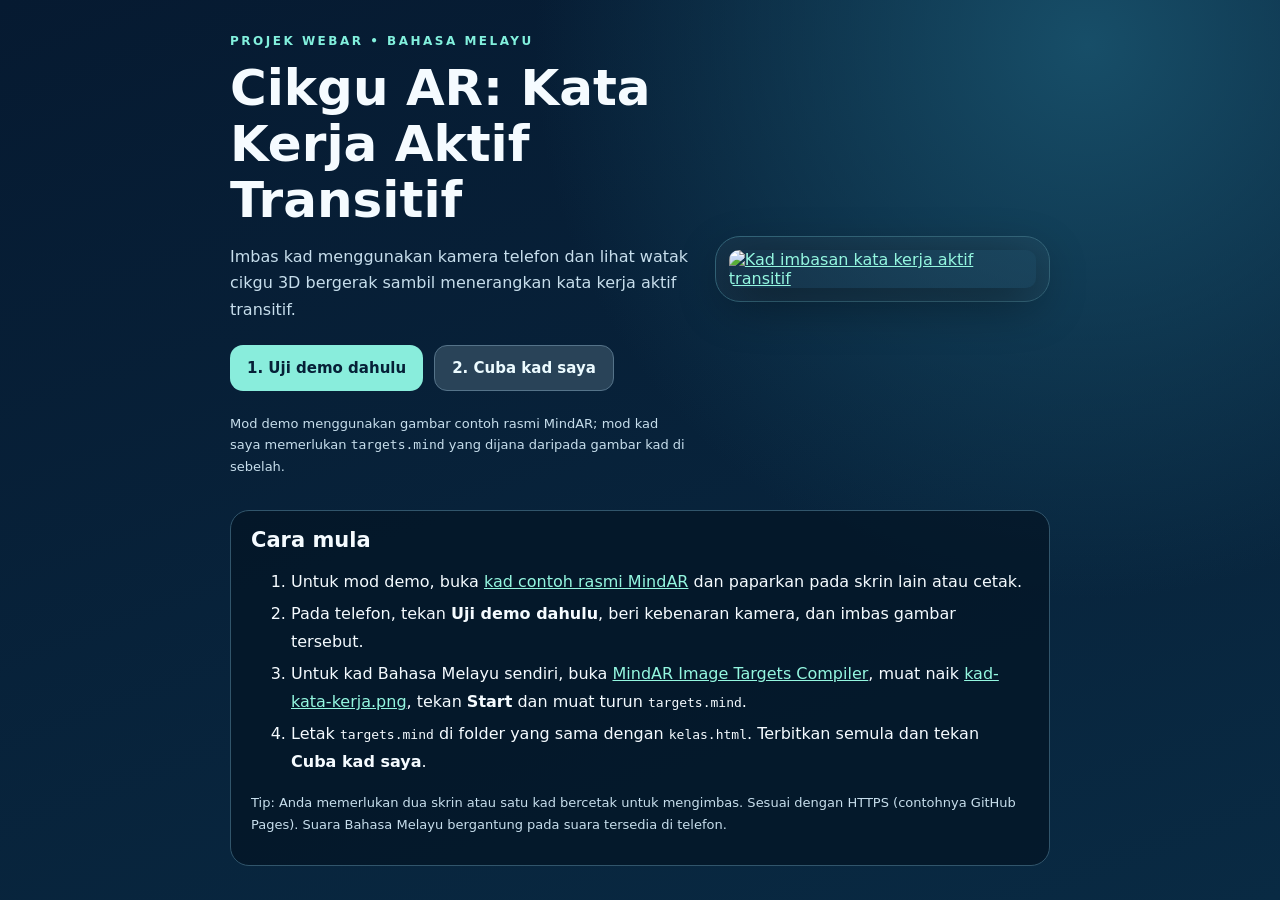
==== index.html @ 39270543 "Update index.html" ====
<!doctype html>
<html lang="ms"><head><meta charset="utf-8"/><meta name="viewport" content="width=device-width,initial-scale=1"/>
<title>Cikgu AR | Projek Bahasa Melayu</title><link rel="stylesheet" href="./style.css"/></head>
<body><main class="home"><div class="shell">
<div class="eyebrow">Projek WebAR • Bahasa Melayu</div>
<div class="hero"><section><h1>Cikgu AR: Kata Kerja Aktif Transitif</h1>
<p>Imbas kad menggunakan kamera telefon dan lihat watak cikgu 3D bergerak sambil menerangkan kata kerja aktif transitif.</p>
<div class="button-row"><a class="btn" href="./demo.html">1. Uji demo dahulu</a><a class="btn alt" href="./kelas.html">2. Cuba kad saya</a></div>
<p class="small">Mod demo menggunakan gambar contoh rasmi MindAR; mod kad saya memerlukan <code>targets.mind</code> yang dijana daripada gambar kad di sebelah.</p>
</section><div class="preview"><a href="./kad-kata-kerja.png" target="_blank" rel="noopener" aria-label="Buka kad imbasan"><img src="./assets/kad-kata-kerja.png" alt="Kad imbasan kata kerja aktif transitif"/></a></div></div>
<section class="panel"><h2>Cara mula</h2><ol>
<li>Untuk mod demo, buka <a href="./kad-demo.html">kad contoh rasmi MindAR</a> dan paparkan pada skrin lain atau cetak.</li>
<li>Pada telefon, tekan <strong>Uji demo dahulu</strong>, beri kebenaran kamera, dan imbas gambar tersebut.</li>
<li>Untuk kad Bahasa Melayu sendiri, buka <a href="https://hiukim.github.io/mind-ar-js-doc/tools/compile/">MindAR Image Targets Compiler</a>, muat naik <a href="./assets/kad-kata-kerja.png">kad-kata-kerja.png</a>, tekan <strong>Start</strong> dan muat turun <code>targets.mind</code>.</li>
<li>Letak <code>targets.mind</code> di folder yang sama dengan <code>kelas.html</code>. Terbitkan semula dan tekan <strong>Cuba kad saya</strong>.</li></ol>
<p class="small">Tip: Anda memerlukan dua skrin atau satu kad bercetak untuk mengimbas. Sesuai dengan HTTPS (contohnya GitHub Pages). Suara Bahasa Melayu bergantung pada suara tersedia di telefon.</p>
</section></div></main></body></html>
---- style.css ----
* { box-sizing:border-box; }
:root { font-family:system-ui,-apple-system,BlinkMacSystemFont,"Segoe UI",sans-serif;color-scheme:dark; }
body { margin:0;background:#071729;color:#f5fbff; }
.home {min-height:100svh; background:radial-gradient(circle at 85% 5%,#174e68,transparent 40%),linear-gradient(160deg,#061a31,#092a43);display:grid;place-items:center;padding:28px 16px;}
.shell {max-width:820px;margin:auto;}
.eyebrow {font-size:12px;letter-spacing:2.5px;text-transform:uppercase;color:#82f0dd;font-weight:800;}
h1 {font-size:clamp(30px,6vw,50px);line-height:1.12;margin:12px 0;}
h2 {font-size:21px;margin:0 0 10px;}
p {line-height:1.65;color:#c7deec;}
.hero {display:grid;grid-template-columns:1.1fr .8fr;gap:24px;align-items:center;}
.preview {border:1px solid #35687d;background:rgba(255,255,255,.04);padding:13px;border-radius:25px;display:flex;align-items:center;justify-content:center;}
.preview img {height:360px;max-width:100%;object-fit:contain;border-radius:10px;box-shadow:0 12px 50px #0007;}
.button-row {display:flex;flex-wrap:wrap;gap:11px;margin:22px 0;}
.btn {display:inline-flex;justify-content:center;align-items:center;min-height:46px;padding:11px 17px;text-decoration:none;border:0;border-radius:13px;color:#062037;background:#89eddc;font-size:15px;font-weight:800;cursor:pointer;}
.btn.alt {background:#294358;color:#ecfbff;border:1px solid #557389;}
.btn:focus-visible, a:focus-visible {outline:3px solid #ffe293;outline-offset:3px;}
.panel {border:1px solid #31556b;border-radius:19px;background:rgba(3,20,36,.75);padding:17px 20px;margin-top:20px;}
.panel li {line-height:1.75;margin-bottom:4px;}
a {color:#94f7e0;}
.small {font-size:13px;}
/* Paparan AR */
.ar-page {width:100vw;height:100svh;overflow:hidden;}
.ar-page a-scene {position:fixed;inset:0;width:100vw;height:100svh;}
.ar-ui {position:fixed;z-index:9;pointer-events:none;inset:0;display:flex;flex-direction:column;justify-content:space-between;}
.ar-ui button,.ar-ui a {pointer-events:auto;}
.topbar {display:flex;justify-content:space-between;align-items:flex-start;gap:9px;padding:16px max(13px,env(safe-area-inset-right)) 0 max(13px,env(safe-area-inset-left));}
.topbar .brand {padding:11px 13px;background:rgba(5,27,44,.91);border:1px solid #70a1ac;border-radius:13px;font-weight:800;box-shadow:0 4px 16px #0003;max-width:67%;}
.topbar .brand small {font-size:11px;font-weight:500;display:block;color:#cef4ed;padding-top:3px;}
.back {background:rgba(6,28,45,.92);padding:12px;color:white;border-radius:12px;text-decoration:none;border:1px solid #426579;font-size:13px;font-weight:700;}
.footer {background:linear-gradient(transparent,rgba(2,16,27,.9) 10%);padding:50px 16px max(22px,env(safe-area-inset-bottom));}
.hint {text-align:center;color:#f0fff8;font-size:13px;font-weight:800;padding:8px;background:rgba(5,36,49,.8);border-radius:9px;margin:0 auto 11px;max-width:530px;}
.lesson {border:1px solid rgba(121,221,214,.65);background:rgba(4,27,42,.92);border-radius:17px;padding:12px 14px;margin:0 auto;max-width:530px;box-shadow:0 10px 28px #0005;}
.lesson strong {display:block;color:#9ce6df;font-size:17px;margin-bottom:3px;}
.lesson p {margin:3px 0 12px;font-size:14px;line-height:1.45;color:#eefcff;}
.controls {display:grid;grid-template-columns:1fr 1fr;gap:9px;}
.controls button {border:0;border-radius:11px;padding:12px 9px;min-height:45px;font-weight:800;font-size:14px;cursor:pointer;color:#07243b;background:#aaf6db;}
.controls button:last-child {background:#ffe19f;}
@media(max-width:580px){.hero{grid-template-columns:1fr}.preview img{height:270px}.ar-ui .topbar{padding-top:12px}.topbar .brand{font-size:13px}.controls button{font-size:12px}}
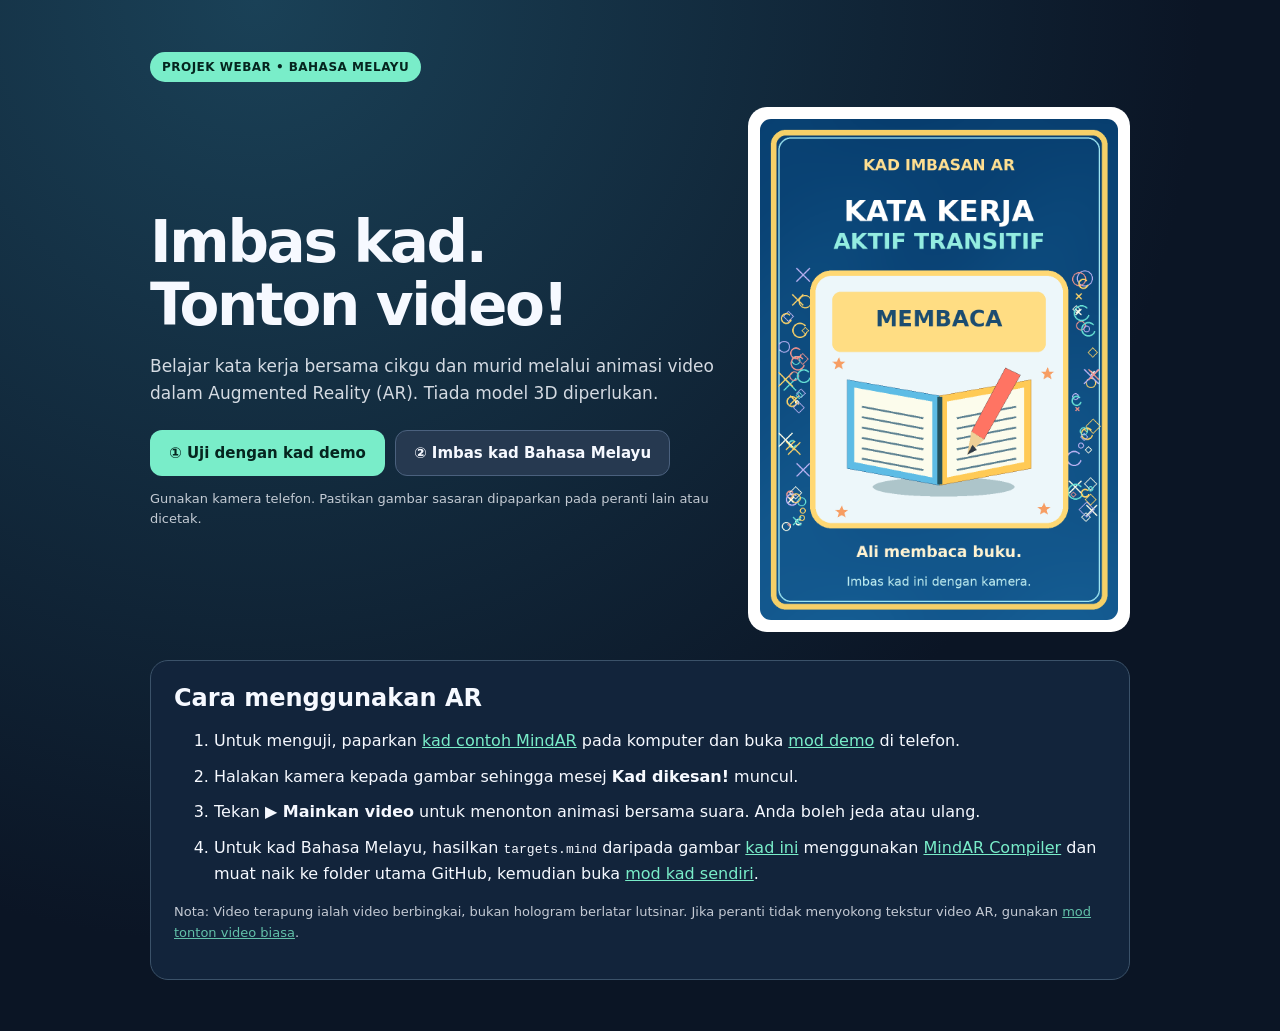
==== commit da442182: "Add files via upload" ====
--- a/index.html
+++ b/index.html
@@ -1,17 +1,25 @@
 <!doctype html>
-<html lang="ms"><head><meta charset="utf-8"/><meta name="viewport" content="width=device-width,initial-scale=1"/>
-<title>Cikgu AR | Projek Bahasa Melayu</title><link rel="stylesheet" href="./style.css"/></head>
-<body><main class="home"><div class="shell">
-<div class="eyebrow">Projek WebAR • Bahasa Melayu</div>
-<div class="hero"><section><h1>Cikgu AR: Kata Kerja Aktif Transitif</h1>
-<p>Imbas kad menggunakan kamera telefon dan lihat watak cikgu 3D bergerak sambil menerangkan kata kerja aktif transitif.</p>
-<div class="button-row"><a class="btn" href="./demo.html">1. Uji demo dahulu</a><a class="btn alt" href="./kelas.html">2. Cuba kad saya</a></div>
-<p class="small">Mod demo menggunakan gambar contoh rasmi MindAR; mod kad saya memerlukan <code>targets.mind</code> yang dijana daripada gambar kad di sebelah.</p>
-</section><div class="preview"><a href="./kad-kata-kerja.png" target="_blank" rel="noopener" aria-label="Buka kad imbasan"><img src="./assets/kad-kata-kerja.png" alt="Kad imbasan kata kerja aktif transitif"/></a></div></div>
-<section class="panel"><h2>Cara mula</h2><ol>
-<li>Untuk mod demo, buka <a href="./kad-demo.html">kad contoh rasmi MindAR</a> dan paparkan pada skrin lain atau cetak.</li>
-<li>Pada telefon, tekan <strong>Uji demo dahulu</strong>, beri kebenaran kamera, dan imbas gambar tersebut.</li>
-<li>Untuk kad Bahasa Melayu sendiri, buka <a href="https://hiukim.github.io/mind-ar-js-doc/tools/compile/">MindAR Image Targets Compiler</a>, muat naik <a href="./assets/kad-kata-kerja.png">kad-kata-kerja.png</a>, tekan <strong>Start</strong> dan muat turun <code>targets.mind</code>.</li>
-<li>Letak <code>targets.mind</code> di folder yang sama dengan <code>kelas.html</code>. Terbitkan semula dan tekan <strong>Cuba kad saya</strong>.</li></ol>
-<p class="small">Tip: Anda memerlukan dua skrin atau satu kad bercetak untuk mengimbas. Sesuai dengan HTTPS (contohnya GitHub Pages). Suara Bahasa Melayu bergantung pada suara tersedia di telefon.</p>
-</section></div></main></body></html>
+<html lang="ms">
+<head>
+<meta charset="utf-8"><meta name="viewport" content="width=device-width,initial-scale=1,viewport-fit=cover">
+<title>AR Kata Kerja | Video Pembelajaran Interaktif</title>
+<link rel="stylesheet" href="./style-video.css">
+</head>
+<body class="home"><main class="shell">
+<span class="chip">Projek WebAR • Bahasa Melayu</span>
+<div class="layout"><div>
+<h1>Imbas kad.<br>Tonton video!</h1>
+<p class="lead">Belajar kata kerja bersama cikgu dan murid melalui animasi video dalam Augmented Reality (AR). Tiada model 3D diperlukan.</p>
+<div class="buttons"><a class="btn" href="./demo.html">① Uji dengan kad demo</a><a class="btn secondary" href="./kelas.html">② Imbas kad Bahasa Melayu</a></div>
+<p class="small">Gunakan kamera telefon. Pastikan gambar sasaran dipaparkan pada peranti lain atau dicetak.</p>
+</div><div class="preview"><a href="./kad-kata-kerja.png" target="_blank" rel="noopener"><img src="./kad-kata-kerja.png" alt="Kad Kata Kerja Aktif Transitif"></a></div></div>
+<section class="panel"><h2>Cara menggunakan AR</h2>
+<ol>
+<li>Untuk menguji, paparkan <a href="./kad-demo.html">kad contoh MindAR</a> pada komputer dan buka <a href="./demo.html">mod demo</a> di telefon.</li>
+<li>Halakan kamera kepada gambar sehingga mesej <strong>Kad dikesan!</strong> muncul.</li>
+<li>Tekan <strong>▶ Mainkan video</strong> untuk menonton animasi bersama suara. Anda boleh jeda atau ulang.</li>
+<li>Untuk kad Bahasa Melayu, hasilkan <code>targets.mind</code> daripada gambar <a href="./kad-kata-kerja.png">kad ini</a> menggunakan <a href="https://hiukim.github.io/mind-ar-js-doc/tools/compile/">MindAR Compiler</a> dan muat naik ke folder utama GitHub, kemudian buka <a href="./kelas.html">mod kad sendiri</a>.</li>
+</ol>
+<p class="small">Nota: Video terapung ialah video berbingkai, bukan hologram berlatar lutsinar. Jika peranti tidak menyokong tekstur video AR, gunakan <a href="./video-kata-kerja.mp4">mod tonton video biasa</a>.</p>
+</section>
+</main></body></html>
--- a/style-video.css
+++ b/style-video.css
@@ -0,0 +1,40 @@
+:root { color-scheme: dark; --bg:#0b1525; --navy:#14233a; --accent:#79edc9; --white:#f6f9ff; }
+* { box-sizing: border-box; }
+html,body { margin:0; padding:0; font-family:system-ui,-apple-system,Segoe UI,Roboto,Arial,sans-serif; }
+a { color:inherit; }
+.home { min-height:100dvh; background:radial-gradient(circle at 20% 0%,#1a4157,#0b1525 65%); color:var(--white); padding:clamp(20px,5vw,52px) 16px; }
+.shell { max-width:980px; margin:auto; }
+.chip { display:inline-flex; color:#05251f; background:var(--accent); font-size:12px; font-weight:800; letter-spacing:.04em; text-transform:uppercase; border-radius:999px; padding:8px 12px; }
+h1 { margin:14px 0 10px; font-size:clamp(32px,5.3vw,58px); line-height:1.08; letter-spacing:-.04em; }
+h2 { margin:0 0 12px; font-size:24px; }
+p { line-height:1.55; }
+.lead { max-width:650px; opacity:.85; font-size:17px; }
+.layout { display:grid; grid-template-columns:1.5fr 1fr; gap:25px; margin-top:25px; align-items:center; }
+.preview { background:#ffffff; padding:12px; border-radius:19px; }
+.preview img { display:block; width:100%; border-radius:11px; }
+.buttons { display:flex; gap:10px; flex-wrap:wrap; margin-top:24px; }
+.btn { display:inline-flex; justify-content:center; align-items:center; gap:6px; text-align:center; padding:13px 18px; border-radius:12px; background:var(--accent); color:#05251f; font-size:15px; font-weight:800; text-decoration:none; border:1px solid transparent; }
+.btn.secondary { background:#263950; color:var(--white); border-color:#4b617e; }
+.panel { background:#12243b; border:1px solid #3b5269; border-radius:18px; padding:23px; margin-top:28px; }
+.panel li { line-height:1.6; margin-bottom:10px; }
+.panel a { color:var(--accent); }
+.small { opacity:.78; font-size:13px; }
+.ar-page { overflow:hidden; width:100vw; height:100dvh; background:var(--bg); color:var(--white); }
+.ar-page a-scene { width:100%; height:100%; position:fixed; left:0; top:0; }
+.overlay { position:fixed; inset:0; display:flex; flex-direction:column; justify-content:space-between; pointer-events:none; z-index:5; }
+.topbar { display:flex; justify-content:space-between; align-items:flex-start; gap:10px; padding:calc(12px + env(safe-area-inset-top)) 14px 12px; background:linear-gradient(180deg,rgba(3,13,26,.9),transparent); }
+.brand { color:#ffffff; font-size:15px; font-weight:850; line-height:1.15; text-shadow:0 2px 6px #111; }
+.brand small { font-size:12px; margin-top:4px; font-weight:500; display:block; color:#d1e5e9; }
+.back { pointer-events:auto; display:block; white-space:nowrap; text-decoration:none; padding:8px 11px; border:1px solid #657384; border-radius:999px; background:#192b3cda; color:white; font-size:13px; }
+.footer { pointer-events:auto; padding:14px 14px calc(16px + env(safe-area-inset-bottom)); background:linear-gradient(0deg,rgba(3,13,26,.98),rgba(3,13,26,.92) 75%,transparent); }
+.status { border-radius:10px; background:rgba(104,234,202,.14); border:1px solid rgba(131,226,206,.4); font-size:13px; min-height:41px; padding:10px 12px; line-height:1.35; }
+.controls { display:flex; gap:8px; margin-top:10px; }
+.controls button { flex:1; border:0; border-radius:12px; min-height:46px; font-family:inherit; font-size:15px; font-weight:800; padding:10px; background:var(--accent); color:#072b24; }
+.controls button:nth-child(2) { background:#324c66; color:white; }
+.controls button:disabled { opacity:.45; }
+.progressline { display:flex; align-items:center; gap:10px; margin:12px 0 4px; }
+progress { flex:1; height:7px; accent-color:var(--accent); }
+#masa { white-space:nowrap; font-variant-numeric:tabular-nums; color:#d5e9ef; font-size:12px; }
+.altlink { font-size:12px; color:#b2ecdc; display:inline-block; margin-top:10px; }
+.notice { font-size:12px; color:#c8d5df; margin:5px 0 0; }
+@media(max-width:710px){.layout { grid-template-columns:1fr; }.preview { max-width:410px;}.panel { padding:17px; }}
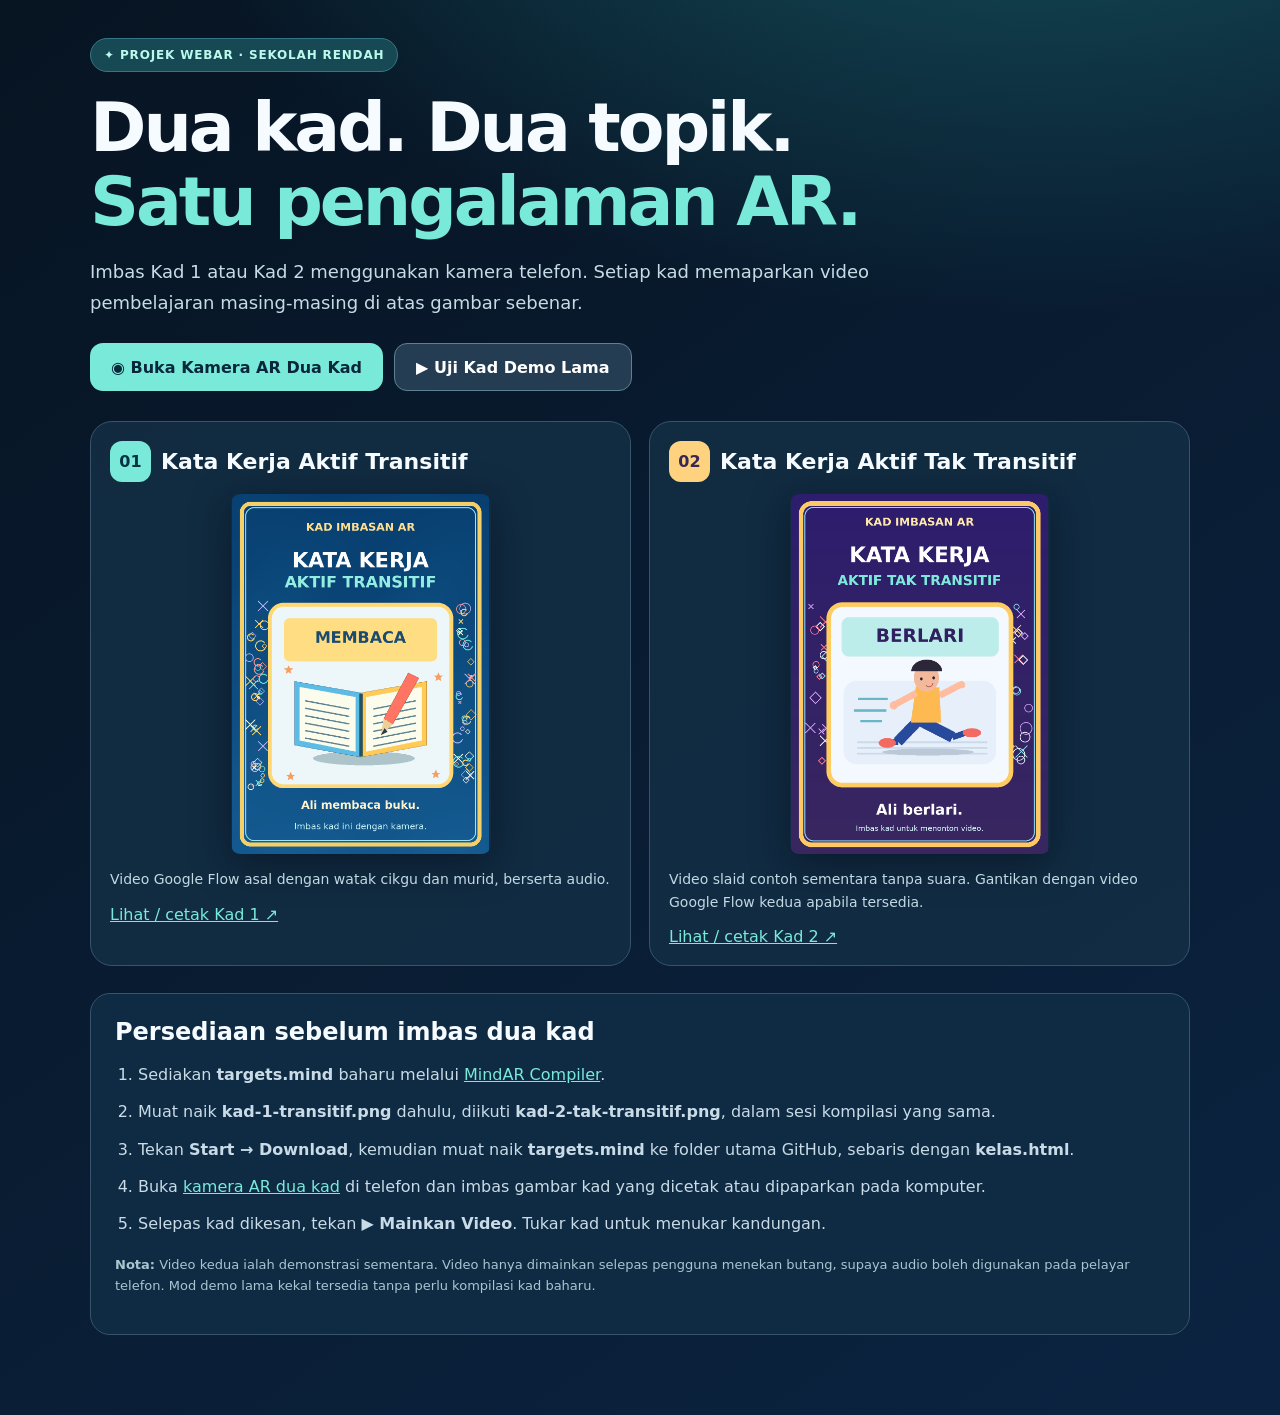
==== commit ca7e06ae: "Add files via upload" ====
--- a/index.html
+++ b/index.html
@@ -1,25 +1,26 @@
 <!doctype html>
 <html lang="ms">
-<head>
-<meta charset="utf-8"><meta name="viewport" content="width=device-width,initial-scale=1,viewport-fit=cover">
-<title>AR Kata Kerja | Video Pembelajaran Interaktif</title>
-<link rel="stylesheet" href="./style-video.css">
-</head>
-<body class="home"><main class="shell">
-<span class="chip">Projek WebAR • Bahasa Melayu</span>
-<div class="layout"><div>
-<h1>Imbas kad.<br>Tonton video!</h1>
-<p class="lead">Belajar kata kerja bersama cikgu dan murid melalui animasi video dalam Augmented Reality (AR). Tiada model 3D diperlukan.</p>
-<div class="buttons"><a class="btn" href="./demo.html">① Uji dengan kad demo</a><a class="btn secondary" href="./kelas.html">② Imbas kad Bahasa Melayu</a></div>
-<p class="small">Gunakan kamera telefon. Pastikan gambar sasaran dipaparkan pada peranti lain atau dicetak.</p>
-</div><div class="preview"><a href="./kad-kata-kerja.png" target="_blank" rel="noopener"><img src="./kad-kata-kerja.png" alt="Kad Kata Kerja Aktif Transitif"></a></div></div>
-<section class="panel"><h2>Cara menggunakan AR</h2>
-<ol>
-<li>Untuk menguji, paparkan <a href="./kad-demo.html">kad contoh MindAR</a> pada komputer dan buka <a href="./demo.html">mod demo</a> di telefon.</li>
-<li>Halakan kamera kepada gambar sehingga mesej <strong>Kad dikesan!</strong> muncul.</li>
-<li>Tekan <strong>▶ Mainkan video</strong> untuk menonton animasi bersama suara. Anda boleh jeda atau ulang.</li>
-<li>Untuk kad Bahasa Melayu, hasilkan <code>targets.mind</code> daripada gambar <a href="./kad-kata-kerja.png">kad ini</a> menggunakan <a href="https://hiukim.github.io/mind-ar-js-doc/tools/compile/">MindAR Compiler</a> dan muat naik ke folder utama GitHub, kemudian buka <a href="./kelas.html">mod kad sendiri</a>.</li>
-</ol>
-<p class="small">Nota: Video terapung ialah video berbingkai, bukan hologram berlatar lutsinar. Jika peranti tidak menyokong tekstur video AR, gunakan <a href="./video-kata-kerja.mp4">mod tonton video biasa</a>.</p>
-</section>
-</main></body></html>
+<head><meta charset="utf-8"><meta name="viewport" content="width=device-width, initial-scale=1"><title>Cikgu AR · Dua Kad Bahasa Melayu</title><link rel="stylesheet" href="./multi-ar.css"></head>
+<body class="home">
+<main class="wrap">
+  <span class="pill">✦ PROJEK WEBAR · SEKOLAH RENDAH</span>
+  <h1>Dua kad. Dua topik.<br><em>Satu pengalaman AR.</em></h1>
+  <p class="lede">Imbas Kad 1 atau Kad 2 menggunakan kamera telefon. Setiap kad memaparkan video pembelajaran masing-masing di atas gambar sebenar.</p>
+  <nav class="actions"><a class="action" href="./kelas.html">◉ Buka Kamera AR Dua Kad</a><a class="action outline" href="./demo.html">▶ Uji Kad Demo Lama</a></nav>
+  <div class="cards">
+    <section class="unit"><div class="unit-header"><span>01</span><h2>Kata Kerja Aktif Transitif</h2></div><a href="./kad-1-transitif.png" target="_blank"><img src="./kad-1-transitif.png" alt="Kad 1, Kata Kerja Aktif Transitif, Ali membaca buku"></a><p>Video Google Flow asal dengan watak cikgu dan murid, berserta audio.</p><a href="./kad-1-transitif.png" target="_blank">Lihat / cetak Kad 1 ↗</a></section>
+    <section class="unit"><div class="unit-header"><span>02</span><h2>Kata Kerja Aktif Tak Transitif</h2></div><a href="./kad-2-tak-transitif.png" target="_blank"><img src="./kad-2-tak-transitif.png" alt="Kad 2, Kata Kerja Aktif Tak Transitif, Ali berlari"></a><p>Video slaid contoh sementara tanpa suara. Gantikan dengan video Google Flow kedua apabila tersedia.</p><a href="./kad-2-tak-transitif.png" target="_blank">Lihat / cetak Kad 2 ↗</a></section>
+  </div>
+  <section class="guide"><h2>Persediaan sebelum imbas dua kad</h2>
+    <ol>
+      <li>Sediakan <strong>targets.mind</strong> baharu melalui <a href="https://hiukim.github.io/mind-ar-js-doc/tools/compile/" target="_blank" rel="noopener">MindAR Compiler</a>.</li>
+      <li>Muat naik <strong>kad-1-transitif.png</strong> dahulu, diikuti <strong>kad-2-tak-transitif.png</strong>, dalam sesi kompilasi yang sama.</li>
+      <li>Tekan <strong>Start → Download</strong>, kemudian muat naik <strong>targets.mind</strong> ke folder utama GitHub, sebaris dengan <strong>kelas.html</strong>.</li>
+      <li>Buka <a href="./kelas.html">kamera AR dua kad</a> di telefon dan imbas gambar kad yang dicetak atau dipaparkan pada komputer.</li>
+      <li>Selepas kad dikesan, tekan <strong>▶ Mainkan Video</strong>. Tukar kad untuk menukar kandungan.</li>
+    </ol>
+    <p class="note"><strong>Nota:</strong> Video kedua ialah demonstrasi sementara. Video hanya dimainkan selepas pengguna menekan butang, supaya audio boleh digunakan pada pelayar telefon. Mod demo lama kekal tersedia tanpa perlu kompilasi kad baharu.</p>
+  </section>
+</main>
+</body>
+</html>
--- a/multi-ar.css
+++ b/multi-ar.css
@@ -0,0 +1,16 @@
+:root{color-scheme:dark;--bg:#071827;--ink:#f5fbff;--muted:#a9c5d0;--aqua:#79e9d9;--gold:#ffd280}
+*{box-sizing:border-box}html,body{margin:0;font-family:Inter,system-ui,-apple-system,Segoe UI,sans-serif}a{color:inherit}
+.home{min-height:100dvh;color:var(--ink);background:radial-gradient(ellipse 110% 65% at 80% -20%,#185b64 0%,transparent 65%),linear-gradient(145deg,#071422,#0b2340 95%)}
+.wrap{width:min(1100px,calc(100% - 36px));margin:auto;padding:38px 0 80px}
+.pill{display:inline-flex;gap:8px;align-items:center;padding:9px 13px;background:#174954;border:1px solid #347685;border-radius:999px;color:#bcf9ed;font-size:12px;font-weight:800;letter-spacing:.07em}
+.home h1{font-size:clamp(35px,6.7vw,68px);line-height:1.09;letter-spacing:-.045em;max-width:850px;margin:19px 0 14px}.home h1 em{font-style:normal;color:var(--aqua)}
+.lede{font-size:clamp(15px,2vw,18px);line-height:1.7;color:#c6dce4;max-width:800px}
+.actions{display:flex;flex-wrap:wrap;gap:11px;margin:25px 0 30px}.action{display:inline-flex;align-items:center;text-align:center;justify-content:center;min-height:48px;padding:12px 21px;text-decoration:none;font-weight:850;border-radius:13px;background:var(--aqua);color:#09273a}.action.outline{background:#243d52;color:white;border:1px solid #5d8193}
+.cards{display:grid;grid-template-columns:repeat(2,minmax(0,1fr));gap:18px}.unit{padding:19px;border:1px solid #37546c;background:#132e45d9;border-radius:22px}.unit-header{display:flex;gap:10px;align-items:center;margin-bottom:12px}.unit-header span{display:flex;align-items:center;justify-content:center;flex:0 0 41px;height:41px;border-radius:12px;background:var(--aqua);color:#053341;font-weight:900}.unit:nth-child(2) .unit-header span{background:var(--gold);color:#362757}.unit h2{font-size:clamp(18px,3vw,22px);line-height:1.3;margin:0}.unit img{display:block;width:100%;max-width:260px;max-height:360px;object-fit:contain;border-radius:9px;margin:0 auto 12px;box-shadow:0 10px 36px #050e1888}.unit p{color:#c2d9e3;line-height:1.6;font-size:14px}.tiny{font-size:12px;color:#acc5d0}.unit a{color:var(--aqua)}
+.guide{margin-top:27px;padding:24px;border:1px solid #37546c;background:#0f2b44;border-radius:20px}.guide h2{margin:0 0 10px}.guide ol{margin:0;padding-left:23px;line-height:1.7;color:#c9dbe6}.guide li{padding:5px 0}.guide a{color:var(--aqua)}.note{font-size:13px;line-height:1.6;color:var(--muted)}
+.ar-screen{height:100dvh;width:100vw;overflow:hidden;background:var(--bg);color:var(--ink)}.ar-screen a-scene{position:fixed;inset:0;height:100%;width:100%}
+.hidden-video{position:fixed;left:-100px;top:-100px;width:1px;height:1px;opacity:0;pointer-events:none}
+.ar-ui{position:fixed;inset:0;z-index:8;display:flex;flex-direction:column;justify-content:space-between;pointer-events:none}
+.ar-head{padding:calc(13px + env(safe-area-inset-top)) 16px 12px;display:flex;align-items:flex-start;justify-content:space-between;gap:12px;background:linear-gradient(to bottom,#071725f3,transparent)}.ar-head strong{font-size:13px;letter-spacing:.045em}.ar-head strong span{color:var(--aqua)}.ar-head small{display:block;font-size:12px;color:#bfd4db;margin-top:5px}.back-btn{pointer-events:auto;border:1px solid #507586;border-radius:100px;background:#0b2a3a;padding:8px 11px;text-decoration:none;font-size:12px;white-space:nowrap}
+.ar-bottom{pointer-events:auto;padding:18px 16px calc(16px + env(safe-area-inset-bottom));background:linear-gradient(to top,#061520ff 70%,#061520ed 89%,transparent);border-radius:18px 18px 0 0}.live-label{display:flex;align-items:center;gap:8px;font-weight:850;font-size:14px}.live-dot{width:8px;height:8px;border-radius:50%;background:var(--aqua);box-shadow:0 0 0 4px #79e9d925}.ar-status{font-size:13px;line-height:1.45;color:#c9e6e5;margin:9px 0 10px;min-height:26px}.video-progress{display:flex;align-items:center;gap:11px;font-size:12px;color:#c7dbdf}.video-progress progress{width:100%;height:7px;accent-color:var(--aqua)}.video-progress span{font-variant-numeric:tabular-nums;white-space:nowrap}.ar-buttons{display:flex;gap:10px;margin-top:13px}.ar-buttons button{flex:1;min-height:47px;padding:10px 12px;border:0;border-radius:12px;background:var(--aqua);color:#082d39;font-size:14px;font-weight:900}.ar-buttons button:nth-child(2){background:#35546e;color:white}.ar-buttons button:disabled{opacity:.45}.caption-note{margin:10px 0 6px;font-size:12px;color:#b9cdd3}#tontonBiasa{font-size:12px;color:#c4fff1}
+@media(max-width:620px){.wrap{padding-top:24px}.cards{grid-template-columns:1fr}.unit img{max-height:280px}.guide{padding:19px}.home h1{font-size:36px}}
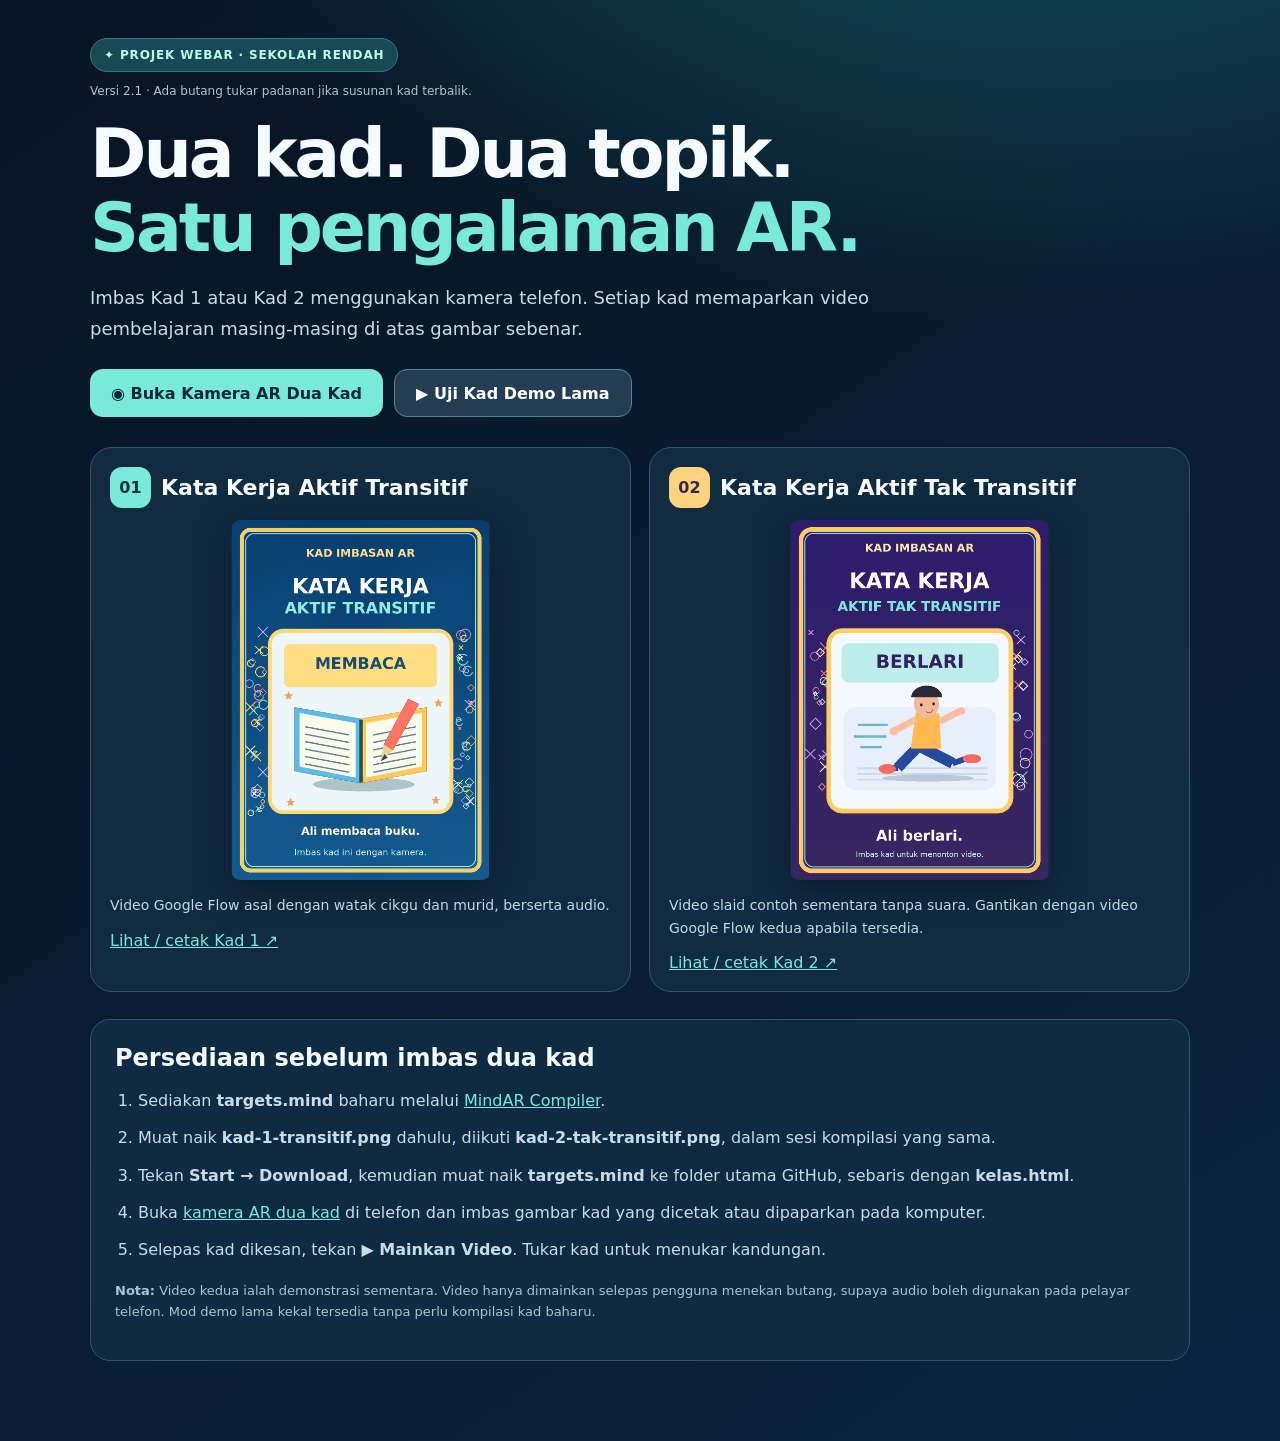
==== commit 165f3915: "Add files via upload" ====
--- a/index.html
+++ b/index.html
@@ -4,9 +4,9 @@
 <body class="home">
 <main class="wrap">
   <span class="pill">✦ PROJEK WEBAR · SEKOLAH RENDAH</span>
-  <h1>Dua kad. Dua topik.<br><em>Satu pengalaman AR.</em></h1>
+  <p class="tiny">Versi 2.1 · Ada butang tukar padanan jika susunan kad terbalik.</p><h1>Dua kad. Dua topik.<br><em>Satu pengalaman AR.</em></h1>
   <p class="lede">Imbas Kad 1 atau Kad 2 menggunakan kamera telefon. Setiap kad memaparkan video pembelajaran masing-masing di atas gambar sebenar.</p>
-  <nav class="actions"><a class="action" href="./kelas.html">◉ Buka Kamera AR Dua Kad</a><a class="action outline" href="./demo.html">▶ Uji Kad Demo Lama</a></nav>
+  <nav class="actions"><a class="action" href="./kelas.html?v=21">◉ Buka Kamera AR Dua Kad</a><a class="action outline" href="./demo.html">▶ Uji Kad Demo Lama</a></nav>
   <div class="cards">
     <section class="unit"><div class="unit-header"><span>01</span><h2>Kata Kerja Aktif Transitif</h2></div><a href="./kad-1-transitif.png" target="_blank"><img src="./kad-1-transitif.png" alt="Kad 1, Kata Kerja Aktif Transitif, Ali membaca buku"></a><p>Video Google Flow asal dengan watak cikgu dan murid, berserta audio.</p><a href="./kad-1-transitif.png" target="_blank">Lihat / cetak Kad 1 ↗</a></section>
     <section class="unit"><div class="unit-header"><span>02</span><h2>Kata Kerja Aktif Tak Transitif</h2></div><a href="./kad-2-tak-transitif.png" target="_blank"><img src="./kad-2-tak-transitif.png" alt="Kad 2, Kata Kerja Aktif Tak Transitif, Ali berlari"></a><p>Video slaid contoh sementara tanpa suara. Gantikan dengan video Google Flow kedua apabila tersedia.</p><a href="./kad-2-tak-transitif.png" target="_blank">Lihat / cetak Kad 2 ↗</a></section>
@@ -16,7 +16,7 @@
       <li>Sediakan <strong>targets.mind</strong> baharu melalui <a href="https://hiukim.github.io/mind-ar-js-doc/tools/compile/" target="_blank" rel="noopener">MindAR Compiler</a>.</li>
       <li>Muat naik <strong>kad-1-transitif.png</strong> dahulu, diikuti <strong>kad-2-tak-transitif.png</strong>, dalam sesi kompilasi yang sama.</li>
       <li>Tekan <strong>Start → Download</strong>, kemudian muat naik <strong>targets.mind</strong> ke folder utama GitHub, sebaris dengan <strong>kelas.html</strong>.</li>
-      <li>Buka <a href="./kelas.html">kamera AR dua kad</a> di telefon dan imbas gambar kad yang dicetak atau dipaparkan pada komputer.</li>
+      <li>Buka <a href="./kelas.html?v=21">kamera AR dua kad</a> di telefon dan imbas gambar kad yang dicetak atau dipaparkan pada komputer.</li>
       <li>Selepas kad dikesan, tekan <strong>▶ Mainkan Video</strong>. Tukar kad untuk menukar kandungan.</li>
     </ol>
     <p class="note"><strong>Nota:</strong> Video kedua ialah demonstrasi sementara. Video hanya dimainkan selepas pengguna menekan butang, supaya audio boleh digunakan pada pelayar telefon. Mod demo lama kekal tersedia tanpa perlu kompilasi kad baharu.</p>
--- a/multi-ar.css
+++ b/multi-ar.css
@@ -14,3 +14,5 @@
 .ar-head{padding:calc(13px + env(safe-area-inset-top)) 16px 12px;display:flex;align-items:flex-start;justify-content:space-between;gap:12px;background:linear-gradient(to bottom,#071725f3,transparent)}.ar-head strong{font-size:13px;letter-spacing:.045em}.ar-head strong span{color:var(--aqua)}.ar-head small{display:block;font-size:12px;color:#bfd4db;margin-top:5px}.back-btn{pointer-events:auto;border:1px solid #507586;border-radius:100px;background:#0b2a3a;padding:8px 11px;text-decoration:none;font-size:12px;white-space:nowrap}
 .ar-bottom{pointer-events:auto;padding:18px 16px calc(16px + env(safe-area-inset-bottom));background:linear-gradient(to top,#061520ff 70%,#061520ed 89%,transparent);border-radius:18px 18px 0 0}.live-label{display:flex;align-items:center;gap:8px;font-weight:850;font-size:14px}.live-dot{width:8px;height:8px;border-radius:50%;background:var(--aqua);box-shadow:0 0 0 4px #79e9d925}.ar-status{font-size:13px;line-height:1.45;color:#c9e6e5;margin:9px 0 10px;min-height:26px}.video-progress{display:flex;align-items:center;gap:11px;font-size:12px;color:#c7dbdf}.video-progress progress{width:100%;height:7px;accent-color:var(--aqua)}.video-progress span{font-variant-numeric:tabular-nums;white-space:nowrap}.ar-buttons{display:flex;gap:10px;margin-top:13px}.ar-buttons button{flex:1;min-height:47px;padding:10px 12px;border:0;border-radius:12px;background:var(--aqua);color:#082d39;font-size:14px;font-weight:900}.ar-buttons button:nth-child(2){background:#35546e;color:white}.ar-buttons button:disabled{opacity:.45}.caption-note{margin:10px 0 6px;font-size:12px;color:#b9cdd3}#tontonBiasa{font-size:12px;color:#c4fff1}
 @media(max-width:620px){.wrap{padding-top:24px}.cards{grid-template-columns:1fr}.unit img{max-height:280px}.guide{padding:19px}.home h1{font-size:36px}}
+
+.mapping-info{font-size:11px;color:#def7ed;padding:6px 0;line-height:1.5} .swap-btn{width:100%;pointer-events:auto;min-height:36px;margin:7px 0 2px;padding:7px;border:1px solid #66889d;border-radius:9px;background:#19394f;color:#e7fff7;font-size:12px;font-weight:800}
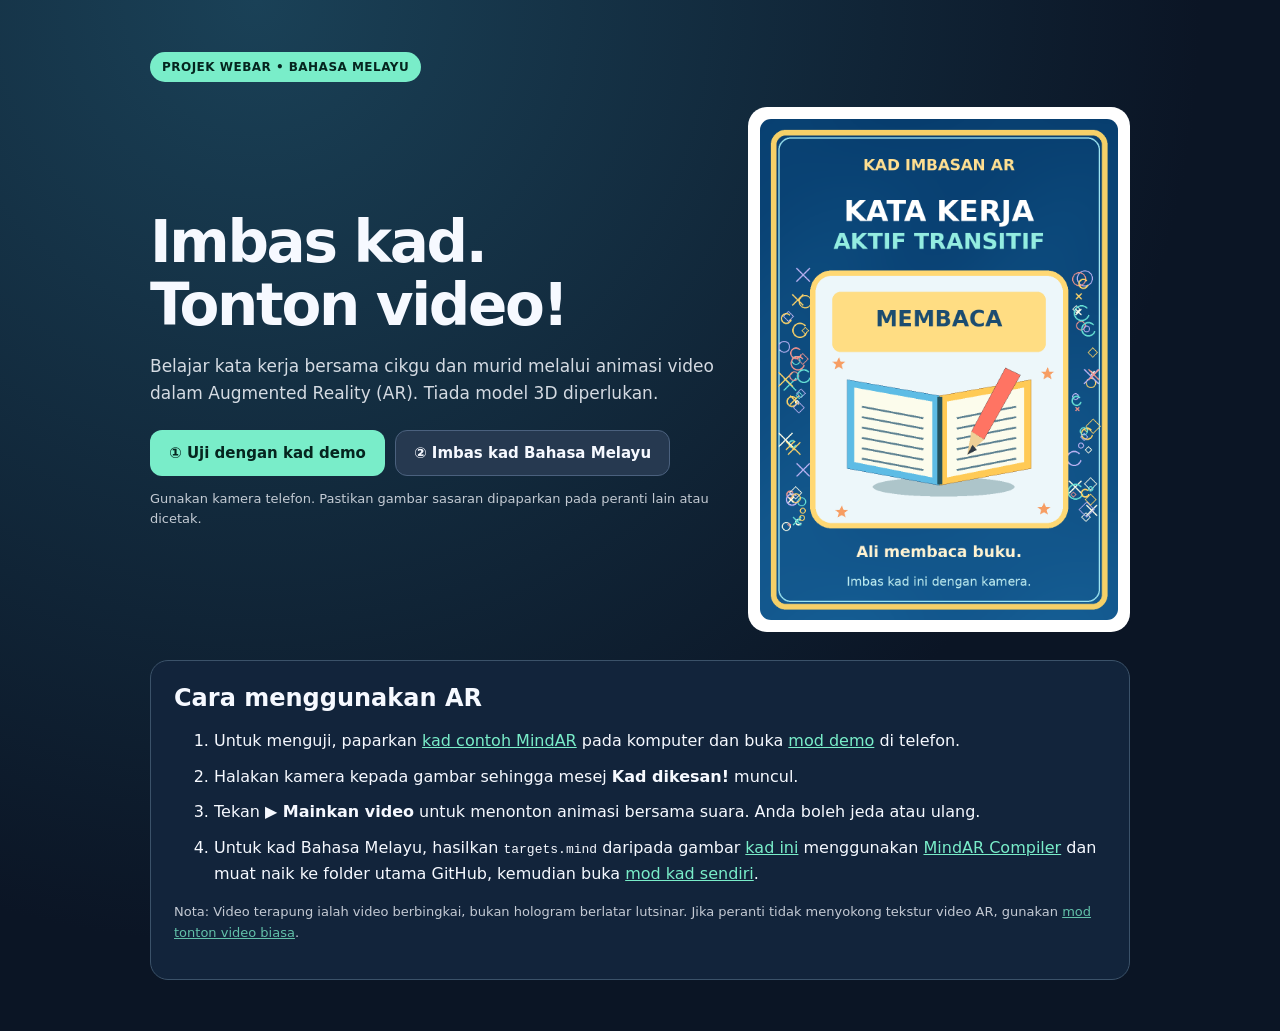
==== commit 697b876a: "Add files via upload" ====
--- a/index.html
+++ b/index.html
@@ -1,26 +1,25 @@
 <!doctype html>
 <html lang="ms">
-<head><meta charset="utf-8"><meta name="viewport" content="width=device-width, initial-scale=1"><title>Cikgu AR · Dua Kad Bahasa Melayu</title><link rel="stylesheet" href="./multi-ar.css"></head>
-<body class="home">
-<main class="wrap">
-  <span class="pill">✦ PROJEK WEBAR · SEKOLAH RENDAH</span>
-  <p class="tiny">Versi 2.1 · Ada butang tukar padanan jika susunan kad terbalik.</p><h1>Dua kad. Dua topik.<br><em>Satu pengalaman AR.</em></h1>
-  <p class="lede">Imbas Kad 1 atau Kad 2 menggunakan kamera telefon. Setiap kad memaparkan video pembelajaran masing-masing di atas gambar sebenar.</p>
-  <nav class="actions"><a class="action" href="./kelas.html?v=21">◉ Buka Kamera AR Dua Kad</a><a class="action outline" href="./demo.html">▶ Uji Kad Demo Lama</a></nav>
-  <div class="cards">
-    <section class="unit"><div class="unit-header"><span>01</span><h2>Kata Kerja Aktif Transitif</h2></div><a href="./kad-1-transitif.png" target="_blank"><img src="./kad-1-transitif.png" alt="Kad 1, Kata Kerja Aktif Transitif, Ali membaca buku"></a><p>Video Google Flow asal dengan watak cikgu dan murid, berserta audio.</p><a href="./kad-1-transitif.png" target="_blank">Lihat / cetak Kad 1 ↗</a></section>
-    <section class="unit"><div class="unit-header"><span>02</span><h2>Kata Kerja Aktif Tak Transitif</h2></div><a href="./kad-2-tak-transitif.png" target="_blank"><img src="./kad-2-tak-transitif.png" alt="Kad 2, Kata Kerja Aktif Tak Transitif, Ali berlari"></a><p>Video slaid contoh sementara tanpa suara. Gantikan dengan video Google Flow kedua apabila tersedia.</p><a href="./kad-2-tak-transitif.png" target="_blank">Lihat / cetak Kad 2 ↗</a></section>
-  </div>
-  <section class="guide"><h2>Persediaan sebelum imbas dua kad</h2>
-    <ol>
-      <li>Sediakan <strong>targets.mind</strong> baharu melalui <a href="https://hiukim.github.io/mind-ar-js-doc/tools/compile/" target="_blank" rel="noopener">MindAR Compiler</a>.</li>
-      <li>Muat naik <strong>kad-1-transitif.png</strong> dahulu, diikuti <strong>kad-2-tak-transitif.png</strong>, dalam sesi kompilasi yang sama.</li>
-      <li>Tekan <strong>Start → Download</strong>, kemudian muat naik <strong>targets.mind</strong> ke folder utama GitHub, sebaris dengan <strong>kelas.html</strong>.</li>
-      <li>Buka <a href="./kelas.html?v=21">kamera AR dua kad</a> di telefon dan imbas gambar kad yang dicetak atau dipaparkan pada komputer.</li>
-      <li>Selepas kad dikesan, tekan <strong>▶ Mainkan Video</strong>. Tukar kad untuk menukar kandungan.</li>
-    </ol>
-    <p class="note"><strong>Nota:</strong> Video kedua ialah demonstrasi sementara. Video hanya dimainkan selepas pengguna menekan butang, supaya audio boleh digunakan pada pelayar telefon. Mod demo lama kekal tersedia tanpa perlu kompilasi kad baharu.</p>
-  </section>
-</main>
-</body>
-</html>
+<head>
+<meta charset="utf-8"><meta name="viewport" content="width=device-width,initial-scale=1,viewport-fit=cover">
+<title>AR Kata Kerja | Video Pembelajaran Interaktif</title>
+<link rel="stylesheet" href="./style-video.css">
+</head>
+<body class="home"><main class="shell">
+<span class="chip">Projek WebAR • Bahasa Melayu</span>
+<div class="layout"><div>
+<h1>Imbas kad.<br>Tonton video!</h1>
+<p class="lead">Belajar kata kerja bersama cikgu dan murid melalui animasi video dalam Augmented Reality (AR). Tiada model 3D diperlukan.</p>
+<div class="buttons"><a class="btn" href="./demo.html">① Uji dengan kad demo</a><a class="btn secondary" href="./kelas.html">② Imbas kad Bahasa Melayu</a></div>
+<p class="small">Gunakan kamera telefon. Pastikan gambar sasaran dipaparkan pada peranti lain atau dicetak.</p>
+</div><div class="preview"><a href="./kad-kata-kerja.png" target="_blank" rel="noopener"><img src="./kad-kata-kerja.png" alt="Kad Kata Kerja Aktif Transitif"></a></div></div>
+<section class="panel"><h2>Cara menggunakan AR</h2>
+<ol>
+<li>Untuk menguji, paparkan <a href="./kad-demo.html">kad contoh MindAR</a> pada komputer dan buka <a href="./demo.html">mod demo</a> di telefon.</li>
+<li>Halakan kamera kepada gambar sehingga mesej <strong>Kad dikesan!</strong> muncul.</li>
+<li>Tekan <strong>▶ Mainkan video</strong> untuk menonton animasi bersama suara. Anda boleh jeda atau ulang.</li>
+<li>Untuk kad Bahasa Melayu, hasilkan <code>targets.mind</code> daripada gambar <a href="./kad-kata-kerja.png">kad ini</a> menggunakan <a href="https://hiukim.github.io/mind-ar-js-doc/tools/compile/">MindAR Compiler</a> dan muat naik ke folder utama GitHub, kemudian buka <a href="./kelas.html">mod kad sendiri</a>.</li>
+</ol>
+<p class="small">Nota: Video terapung ialah video berbingkai, bukan hologram berlatar lutsinar. Jika peranti tidak menyokong tekstur video AR, gunakan <a href="./video-kata-kerja.mp4">mod tonton video biasa</a>.</p>
+</section>
+</main></body></html>
--- a/style-video.css
+++ b/style-video.css
@@ -0,0 +1,40 @@
+:root { color-scheme: dark; --bg:#0b1525; --navy:#14233a; --accent:#79edc9; --white:#f6f9ff; }
+* { box-sizing: border-box; }
+html,body { margin:0; padding:0; font-family:system-ui,-apple-system,Segoe UI,Roboto,Arial,sans-serif; }
+a { color:inherit; }
+.home { min-height:100dvh; background:radial-gradient(circle at 20% 0%,#1a4157,#0b1525 65%); color:var(--white); padding:clamp(20px,5vw,52px) 16px; }
+.shell { max-width:980px; margin:auto; }
+.chip { display:inline-flex; color:#05251f; background:var(--accent); font-size:12px; font-weight:800; letter-spacing:.04em; text-transform:uppercase; border-radius:999px; padding:8px 12px; }
+h1 { margin:14px 0 10px; font-size:clamp(32px,5.3vw,58px); line-height:1.08; letter-spacing:-.04em; }
+h2 { margin:0 0 12px; font-size:24px; }
+p { line-height:1.55; }
+.lead { max-width:650px; opacity:.85; font-size:17px; }
+.layout { display:grid; grid-template-columns:1.5fr 1fr; gap:25px; margin-top:25px; align-items:center; }
+.preview { background:#ffffff; padding:12px; border-radius:19px; }
+.preview img { display:block; width:100%; border-radius:11px; }
+.buttons { display:flex; gap:10px; flex-wrap:wrap; margin-top:24px; }
+.btn { display:inline-flex; justify-content:center; align-items:center; gap:6px; text-align:center; padding:13px 18px; border-radius:12px; background:var(--accent); color:#05251f; font-size:15px; font-weight:800; text-decoration:none; border:1px solid transparent; }
+.btn.secondary { background:#263950; color:var(--white); border-color:#4b617e; }
+.panel { background:#12243b; border:1px solid #3b5269; border-radius:18px; padding:23px; margin-top:28px; }
+.panel li { line-height:1.6; margin-bottom:10px; }
+.panel a { color:var(--accent); }
+.small { opacity:.78; font-size:13px; }
+.ar-page { overflow:hidden; width:100vw; height:100dvh; background:var(--bg); color:var(--white); }
+.ar-page a-scene { width:100%; height:100%; position:fixed; left:0; top:0; }
+.overlay { position:fixed; inset:0; display:flex; flex-direction:column; justify-content:space-between; pointer-events:none; z-index:5; }
+.topbar { display:flex; justify-content:space-between; align-items:flex-start; gap:10px; padding:calc(12px + env(safe-area-inset-top)) 14px 12px; background:linear-gradient(180deg,rgba(3,13,26,.9),transparent); }
+.brand { color:#ffffff; font-size:15px; font-weight:850; line-height:1.15; text-shadow:0 2px 6px #111; }
+.brand small { font-size:12px; margin-top:4px; font-weight:500; display:block; color:#d1e5e9; }
+.back { pointer-events:auto; display:block; white-space:nowrap; text-decoration:none; padding:8px 11px; border:1px solid #657384; border-radius:999px; background:#192b3cda; color:white; font-size:13px; }
+.footer { pointer-events:auto; padding:14px 14px calc(16px + env(safe-area-inset-bottom)); background:linear-gradient(0deg,rgba(3,13,26,.98),rgba(3,13,26,.92) 75%,transparent); }
+.status { border-radius:10px; background:rgba(104,234,202,.14); border:1px solid rgba(131,226,206,.4); font-size:13px; min-height:41px; padding:10px 12px; line-height:1.35; }
+.controls { display:flex; gap:8px; margin-top:10px; }
+.controls button { flex:1; border:0; border-radius:12px; min-height:46px; font-family:inherit; font-size:15px; font-weight:800; padding:10px; background:var(--accent); color:#072b24; }
+.controls button:nth-child(2) { background:#324c66; color:white; }
+.controls button:disabled { opacity:.45; }
+.progressline { display:flex; align-items:center; gap:10px; margin:12px 0 4px; }
+progress { flex:1; height:7px; accent-color:var(--accent); }
+#masa { white-space:nowrap; font-variant-numeric:tabular-nums; color:#d5e9ef; font-size:12px; }
+.altlink { font-size:12px; color:#b2ecdc; display:inline-block; margin-top:10px; }
+.notice { font-size:12px; color:#c8d5df; margin:5px 0 0; }
+@media(max-width:710px){.layout { grid-template-columns:1fr; }.preview { max-width:410px;}.panel { padding:17px; }}
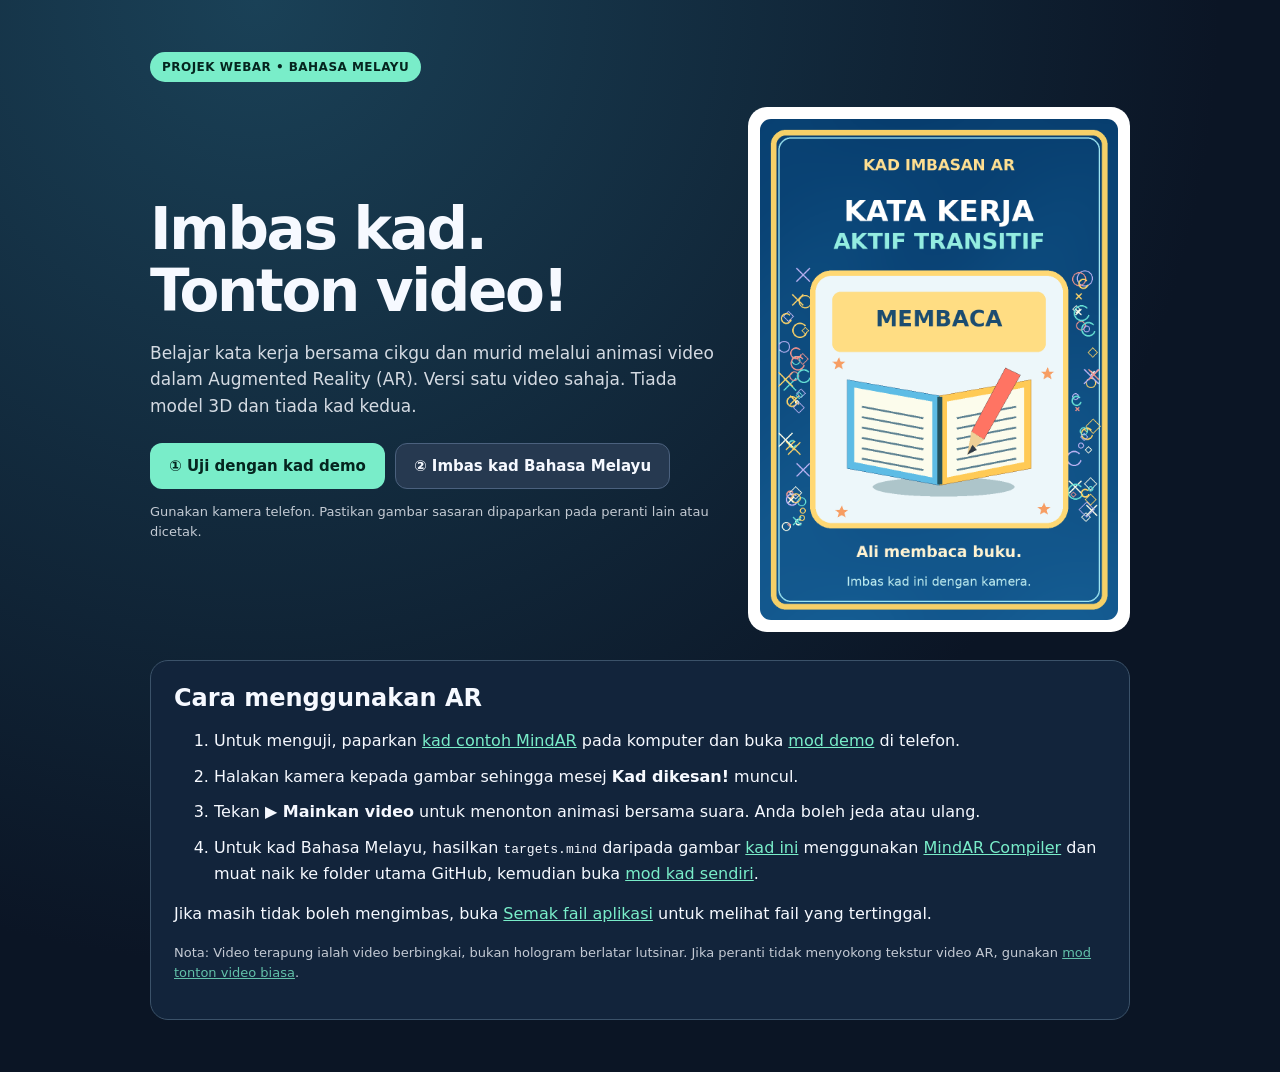
==== commit 543212ee: "Add files via upload" ====
--- a/index.html
+++ b/index.html
@@ -9,7 +9,7 @@
 <span class="chip">Projek WebAR • Bahasa Melayu</span>
 <div class="layout"><div>
 <h1>Imbas kad.<br>Tonton video!</h1>
-<p class="lead">Belajar kata kerja bersama cikgu dan murid melalui animasi video dalam Augmented Reality (AR). Tiada model 3D diperlukan.</p>
+<p class="lead">Belajar kata kerja bersama cikgu dan murid melalui animasi video dalam Augmented Reality (AR). Versi satu video sahaja. Tiada model 3D dan tiada kad kedua.</p>
 <div class="buttons"><a class="btn" href="./demo.html">① Uji dengan kad demo</a><a class="btn secondary" href="./kelas.html">② Imbas kad Bahasa Melayu</a></div>
 <p class="small">Gunakan kamera telefon. Pastikan gambar sasaran dipaparkan pada peranti lain atau dicetak.</p>
 </div><div class="preview"><a href="./kad-kata-kerja.png" target="_blank" rel="noopener"><img src="./kad-kata-kerja.png" alt="Kad Kata Kerja Aktif Transitif"></a></div></div>
@@ -20,6 +20,7 @@
 <li>Tekan <strong>▶ Mainkan video</strong> untuk menonton animasi bersama suara. Anda boleh jeda atau ulang.</li>
 <li>Untuk kad Bahasa Melayu, hasilkan <code>targets.mind</code> daripada gambar <a href="./kad-kata-kerja.png">kad ini</a> menggunakan <a href="https://hiukim.github.io/mind-ar-js-doc/tools/compile/">MindAR Compiler</a> dan muat naik ke folder utama GitHub, kemudian buka <a href="./kelas.html">mod kad sendiri</a>.</li>
 </ol>
+<p>Jika masih tidak boleh mengimbas, buka <a href="./semak.html">Semak fail aplikasi</a> untuk melihat fail yang tertinggal.</p>
 <p class="small">Nota: Video terapung ialah video berbingkai, bukan hologram berlatar lutsinar. Jika peranti tidak menyokong tekstur video AR, gunakan <a href="./video-kata-kerja.mp4">mod tonton video biasa</a>.</p>
 </section>
 </main></body></html>
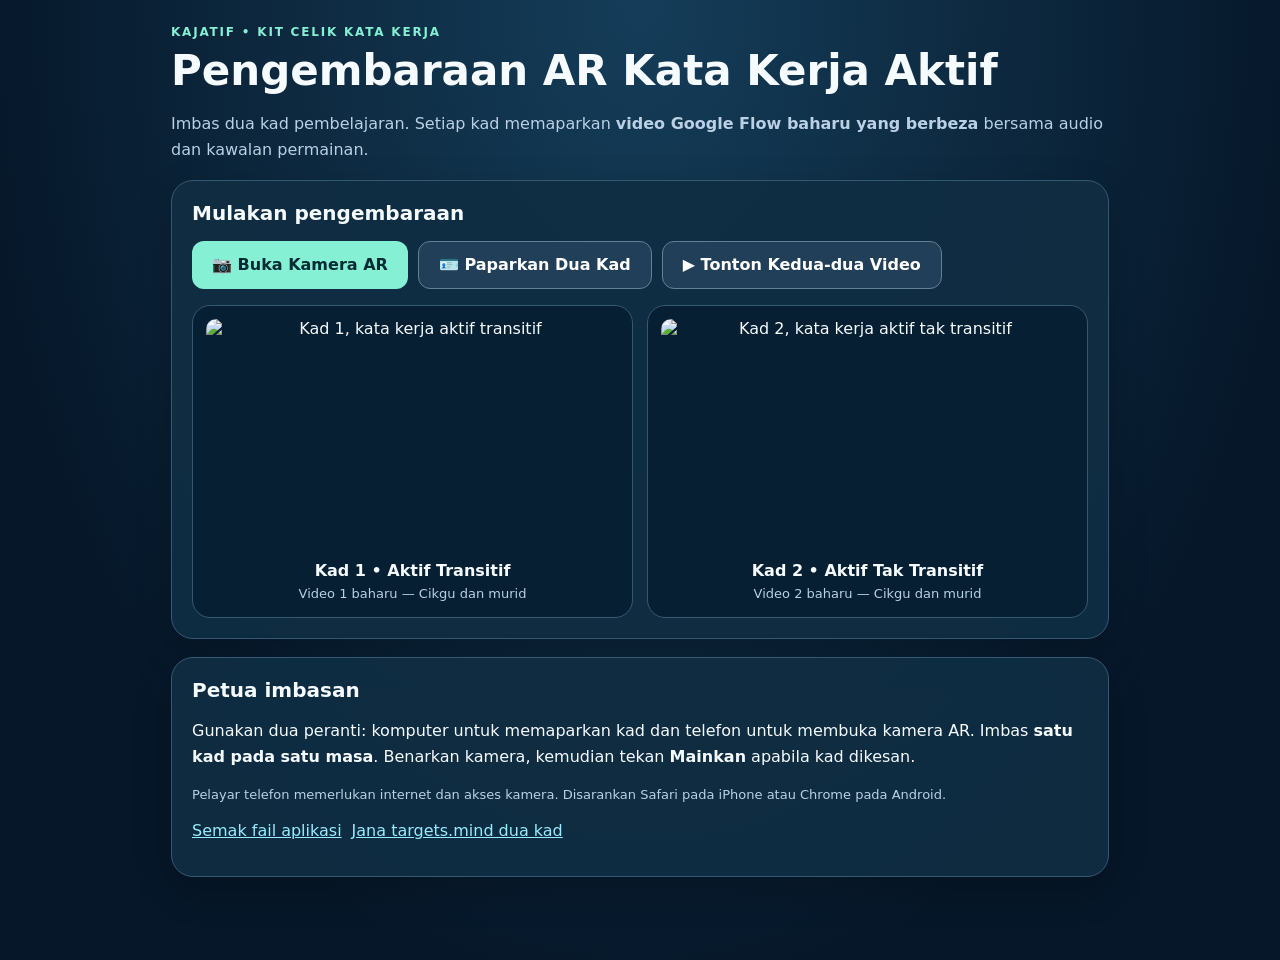
==== commit d17ff06f: "Add files via upload" ====
--- a/index.html
+++ b/index.html
@@ -1,26 +1 @@
-<!doctype html>
-<html lang="ms">
-<head>
-<meta charset="utf-8"><meta name="viewport" content="width=device-width,initial-scale=1,viewport-fit=cover">
-<title>AR Kata Kerja | Video Pembelajaran Interaktif</title>
-<link rel="stylesheet" href="./style-video.css">
-</head>
-<body class="home"><main class="shell">
-<span class="chip">Projek WebAR • Bahasa Melayu</span>
-<div class="layout"><div>
-<h1>Imbas kad.<br>Tonton video!</h1>
-<p class="lead">Belajar kata kerja bersama cikgu dan murid melalui animasi video dalam Augmented Reality (AR). Versi satu video sahaja. Tiada model 3D dan tiada kad kedua.</p>
-<div class="buttons"><a class="btn" href="./demo.html">① Uji dengan kad demo</a><a class="btn secondary" href="./kelas.html">② Imbas kad Bahasa Melayu</a></div>
-<p class="small">Gunakan kamera telefon. Pastikan gambar sasaran dipaparkan pada peranti lain atau dicetak.</p>
-</div><div class="preview"><a href="./kad-kata-kerja.png" target="_blank" rel="noopener"><img src="./kad-kata-kerja.png" alt="Kad Kata Kerja Aktif Transitif"></a></div></div>
-<section class="panel"><h2>Cara menggunakan AR</h2>
-<ol>
-<li>Untuk menguji, paparkan <a href="./kad-demo.html">kad contoh MindAR</a> pada komputer dan buka <a href="./demo.html">mod demo</a> di telefon.</li>
-<li>Halakan kamera kepada gambar sehingga mesej <strong>Kad dikesan!</strong> muncul.</li>
-<li>Tekan <strong>▶ Mainkan video</strong> untuk menonton animasi bersama suara. Anda boleh jeda atau ulang.</li>
-<li>Untuk kad Bahasa Melayu, hasilkan <code>targets.mind</code> daripada gambar <a href="./kad-kata-kerja.png">kad ini</a> menggunakan <a href="https://hiukim.github.io/mind-ar-js-doc/tools/compile/">MindAR Compiler</a> dan muat naik ke folder utama GitHub, kemudian buka <a href="./kelas.html">mod kad sendiri</a>.</li>
-</ol>
-<p>Jika masih tidak boleh mengimbas, buka <a href="./semak.html">Semak fail aplikasi</a> untuk melihat fail yang tertinggal.</p>
-<p class="small">Nota: Video terapung ialah video berbingkai, bukan hologram berlatar lutsinar. Jika peranti tidak menyokong tekstur video AR, gunakan <a href="./video-kata-kerja.mp4">mod tonton video biasa</a>.</p>
-</section>
-</main></body></html>
+<!doctype html><html lang="ms"><head><meta charset="utf-8"><meta name="viewport" content="width=device-width,initial-scale=1"><meta name="theme-color" content="#061729"><title>KAJATIF | AR Dua Video Baharu</title><link rel="stylesheet" href="./style.css"></head><body><main class="wrap"><div class="eyebrow">KAJATIF • KIT CELIK KATA KERJA</div><h1>Pengembaraan AR Kata Kerja Aktif</h1><p class="muted">Imbas dua kad pembelajaran. Setiap kad memaparkan <strong>video Google Flow baharu yang berbeza</strong> bersama audio dan kawalan permainan.</p><section class="panel"><h2>Mulakan pengembaraan</h2><div class="actions"><a class="btn" href="./kelas.html">📷 Buka Kamera AR</a><a class="btn secondary" href="./kad-demo.html">🪪 Paparkan Dua Kad</a><a class="btn secondary" href="./pratonton.html">▶️ Tonton Kedua-dua Video</a></div><div class="cards"><div class="card"><img src="./kad-1-transitif.png" alt="Kad 1, kata kerja aktif transitif"><h3>Kad 1 • Aktif Transitif</h3><p>Video 1 baharu — Cikgu dan murid</p></div><div class="card"><img src="./kad-2-tak-transitif.png" alt="Kad 2, kata kerja aktif tak transitif"><h3>Kad 2 • Aktif Tak Transitif</h3><p>Video 2 baharu — Cikgu dan murid</p></div></div></section><section class="panel"><h2>Petua imbasan</h2><p>Gunakan dua peranti: komputer untuk memaparkan kad dan telefon untuk membuka kamera AR. Imbas <strong>satu kad pada satu masa</strong>. Benarkan kamera, kemudian tekan <strong>Mainkan</strong> apabila kad dikesan.</p><p class="small muted">Pelayar telefon memerlukan internet dan akses kamera. Disarankan Safari pada iPhone atau Chrome pada Android.</p><div class="actions"><a href="./semak.html">Semak fail aplikasi</a><a href="./jana-targets.html">Jana targets.mind dua kad</a></div></section></main></body></html>
--- a/style.css
+++ b/style.css
@@ -0,0 +1 @@
+:root{font-family:system-ui,-apple-system,BlinkMacSystemFont,"Segoe UI",sans-serif;color-scheme:dark;--bg:#061729;--panel:#102d42;--line:#345973;--muted:#bad0e5;--accent:#85f0d3;--gold:#ffe199}*{box-sizing:border-box}body{margin:0;background:radial-gradient(ellipse at top,#153d59,var(--bg) 74%);color:#f5fbff;min-height:100dvh}a{color:#99ecff}button{font:inherit;cursor:pointer}button:disabled{opacity:.5;cursor:not-allowed}.wrap{max-width:970px;margin:auto;padding:25px 16px 65px}h1{font-size:clamp(27px,5vw,42px);line-height:1.15;margin:8px 0 10px}h2{font-size:20px;margin:0 0 10px}p{line-height:1.58}.muted{color:var(--muted)}.eyebrow{color:var(--accent);font-size:12px;font-weight:850;letter-spacing:.15em}.panel{background:rgba(15,45,66,.94);border:1px solid var(--line);border-radius:22px;padding:20px;margin:18px 0;box-shadow:0 14px 38px #0003}.actions{display:flex;flex-wrap:wrap;gap:10px;margin:16px 0}.btn{border:0;border-radius:12px;padding:13px 20px;text-decoration:none;color:#052b34;background:var(--accent);font-weight:850;min-height:48px;display:inline-flex;gap:8px;align-items:center;justify-content:center}.btn.secondary{background:#223f59;color:white;border:1px solid #618197}.btn.gold{background:var(--gold);color:#272332}.small{font-size:13px}.cards{display:grid;grid-template-columns:repeat(2,minmax(0,1fr));gap:14px;margin-top:16px}.card{border:1px solid var(--line);background:#071f32;border-radius:18px;padding:13px;text-align:center}.card img{display:block;max-width:100%;height:230px;width:100%;object-fit:contain;border-radius:10px}.card h3{font-size:16px;margin:12px 0 4px}.card p{font-size:13px;color:var(--muted);margin:0}.pill{background:#305d69;color:#ccfff0;border-radius:100px;padding:5px 11px;font-size:12px;font-weight:750}.hint{background:#102d3d;border-left:4px solid var(--accent);border-radius:8px;padding:12px 16px}.status{color:#dff8ff;background:#0d2535;border:1px solid #36566a;border-radius:11px;padding:12px;margin-top:10px;min-height:46px;white-space:pre-wrap;overflow-wrap:anywhere}.bar{width:100%;accent-color:var(--accent)}.two{display:grid;grid-template-columns:1fr 1fr;gap:12px}@media(max-width:520px){.cards{gap:8px}.card img{height:185px}.btn{width:100%}.two{grid-template-columns:1fr}}body.ar-page{overflow:hidden}#ar-host{position:fixed;inset:0;background:#01080c;z-index:1}#ar-host a-scene{position:absolute;inset:0;width:100%;height:100%}#ar-overlay{position:fixed;inset:0;z-index:4;pointer-events:none;display:flex;flex-direction:column;justify-content:space-between;padding:calc(env(safe-area-inset-top) + 10px) 12px calc(env(safe-area-inset-bottom) + 12px)}.ar-top,.ar-bottom{pointer-events:auto;border:1px solid #4f7981;background:linear-gradient(135deg,#061a2aef,#12364bea);backdrop-filter:blur(12px);border-radius:16px;padding:12px;box-shadow:0 12px 25px #0004}.ar-top{display:flex;justify-content:space-between;align-items:center;gap:10px}.ar-top b{font-size:13px}.ar-top small{display:block;color:#b8d5e7;margin-top:2px}.toplink{color:white;font-size:13px;text-decoration:none;background:#24475d;padding:9px 11px;border-radius:9px}.ar-bottom{max-width:620px;width:100%;align-self:center}.ar-bottom .btn{flex:1}.ar-bottom .actions{margin:12px 0 9px}.statusline{font-size:14px;font-weight:650;margin:0 0 4px}.timebar{display:flex;align-items:center;gap:10px;font-size:13px}.timebar progress{flex:1;height:8px;accent-color:var(--accent)}.ar-bottom p{font-size:12px;color:#c6dfeb;margin:8px 0}.tiny-links{display:flex;gap:12px;justify-content:space-between;flex-wrap:wrap;font-size:12px;margin-top:10px}#preflight{position:fixed;inset:0;z-index:10;background:#061729f7;display:flex;justify-content:center;align-items:center;padding:20px}#preflight .panel{max-width:480px;width:100%;text-align:center}.ring{border:4px solid #4c7686;border-top-color:var(--accent);width:42px;height:42px;border-radius:50%;animation:spin .9s linear infinite;margin:12px auto}@keyframes spin{to{transform:rotate(360deg)}}.error{color:#ffcabf}.success{color:#a8f3cf}.hidden{display:none!important}
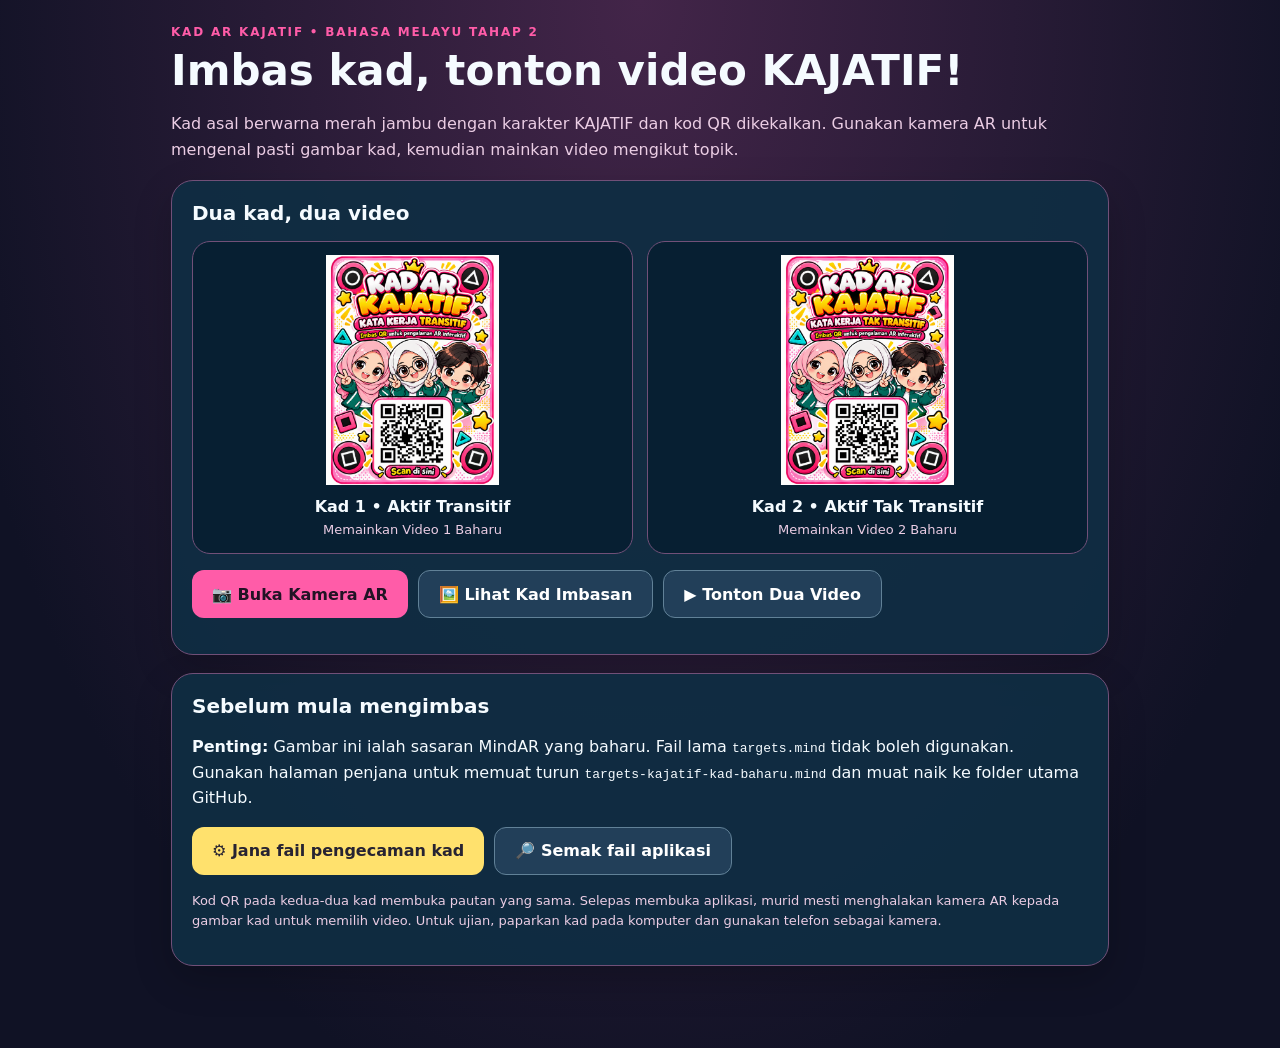
==== commit 4acd8da7: "Add files via upload" ====
--- a/index.html
+++ b/index.html
@@ -1 +1,11 @@
-<!doctype html><html lang="ms"><head><meta charset="utf-8"><meta name="viewport" content="width=device-width,initial-scale=1"><meta name="theme-color" content="#061729"><title>KAJATIF | AR Dua Video Baharu</title><link rel="stylesheet" href="./style.css"></head><body><main class="wrap"><div class="eyebrow">KAJATIF • KIT CELIK KATA KERJA</div><h1>Pengembaraan AR Kata Kerja Aktif</h1><p class="muted">Imbas dua kad pembelajaran. Setiap kad memaparkan <strong>video Google Flow baharu yang berbeza</strong> bersama audio dan kawalan permainan.</p><section class="panel"><h2>Mulakan pengembaraan</h2><div class="actions"><a class="btn" href="./kelas.html">📷 Buka Kamera AR</a><a class="btn secondary" href="./kad-demo.html">🪪 Paparkan Dua Kad</a><a class="btn secondary" href="./pratonton.html">▶️ Tonton Kedua-dua Video</a></div><div class="cards"><div class="card"><img src="./kad-1-transitif.png" alt="Kad 1, kata kerja aktif transitif"><h3>Kad 1 • Aktif Transitif</h3><p>Video 1 baharu — Cikgu dan murid</p></div><div class="card"><img src="./kad-2-tak-transitif.png" alt="Kad 2, kata kerja aktif tak transitif"><h3>Kad 2 • Aktif Tak Transitif</h3><p>Video 2 baharu — Cikgu dan murid</p></div></div></section><section class="panel"><h2>Petua imbasan</h2><p>Gunakan dua peranti: komputer untuk memaparkan kad dan telefon untuk membuka kamera AR. Imbas <strong>satu kad pada satu masa</strong>. Benarkan kamera, kemudian tekan <strong>Mainkan</strong> apabila kad dikesan.</p><p class="small muted">Pelayar telefon memerlukan internet dan akses kamera. Disarankan Safari pada iPhone atau Chrome pada Android.</p><div class="actions"><a href="./semak.html">Semak fail aplikasi</a><a href="./jana-targets.html">Jana targets.mind dua kad</a></div></section></main></body></html>
+<!doctype html>
+<html lang="ms"><head><meta charset="utf-8"><meta name="viewport" content="width=device-width,initial-scale=1"><meta name="theme-color" content="#16182d"><title>KAD AR KAJATIF • Dua Kad Baharu</title><link rel="stylesheet" href="./style.css"></head>
+<body><main class="wrap"><div class="eyebrow">KAD AR KAJATIF • BAHASA MELAYU TAHAP 2</div><h1>Imbas kad, tonton video KAJATIF!</h1>
+<p class="muted">Kad asal berwarna merah jambu dengan karakter KAJATIF dan kod QR dikekalkan. Gunakan kamera AR untuk mengenal pasti gambar kad, kemudian mainkan video mengikut topik.</p>
+<section class="panel"><h2>Dua kad, dua video</h2><div class="cards">
+<div class="card"><img src="./kad-1-transitif.png" alt="Kad KAJATIF kata kerja transitif"><h3>Kad 1 • Aktif Transitif</h3><p>Memainkan Video 1 Baharu</p></div>
+<div class="card"><img src="./kad-2-tak-transitif.png" alt="Kad KAJATIF kata kerja tak transitif"><h3>Kad 2 • Aktif Tak Transitif</h3><p>Memainkan Video 2 Baharu</p></div></div>
+<div class="actions"><a class="btn" href="./kelas.html">📷 Buka Kamera AR</a><a class="btn secondary" href="./kad-demo.html">🖼️ Lihat Kad Imbasan</a><a class="btn secondary" href="./pratonton.html">▶ Tonton Dua Video</a></div></section>
+<section class="panel"><h2>Sebelum mula mengimbas</h2><p><strong>Penting:</strong> Gambar ini ialah sasaran MindAR yang baharu. Fail lama <code>targets.mind</code> tidak boleh digunakan. Gunakan halaman penjana untuk memuat turun <code>targets-kajatif-kad-baharu.mind</code> dan muat naik ke folder utama GitHub.</p>
+<div class="actions"><a class="btn gold" href="./jana-targets.html">⚙️ Jana fail pengecaman kad</a><a class="btn secondary" href="./semak.html">🔎 Semak fail aplikasi</a></div>
+<p class="small muted">Kod QR pada kedua-dua kad membuka pautan yang sama. Selepas membuka aplikasi, murid mesti menghalakan kamera AR kepada gambar kad untuk memilih video. Untuk ujian, paparkan kad pada komputer dan gunakan telefon sebagai kamera.</p></section></main></body></html>
--- a/style.css
+++ b/style.css
@@ -1 +1 @@
-:root{font-family:system-ui,-apple-system,BlinkMacSystemFont,"Segoe UI",sans-serif;color-scheme:dark;--bg:#061729;--panel:#102d42;--line:#345973;--muted:#bad0e5;--accent:#85f0d3;--gold:#ffe199}*{box-sizing:border-box}body{margin:0;background:radial-gradient(ellipse at top,#153d59,var(--bg) 74%);color:#f5fbff;min-height:100dvh}a{color:#99ecff}button{font:inherit;cursor:pointer}button:disabled{opacity:.5;cursor:not-allowed}.wrap{max-width:970px;margin:auto;padding:25px 16px 65px}h1{font-size:clamp(27px,5vw,42px);line-height:1.15;margin:8px 0 10px}h2{font-size:20px;margin:0 0 10px}p{line-height:1.58}.muted{color:var(--muted)}.eyebrow{color:var(--accent);font-size:12px;font-weight:850;letter-spacing:.15em}.panel{background:rgba(15,45,66,.94);border:1px solid var(--line);border-radius:22px;padding:20px;margin:18px 0;box-shadow:0 14px 38px #0003}.actions{display:flex;flex-wrap:wrap;gap:10px;margin:16px 0}.btn{border:0;border-radius:12px;padding:13px 20px;text-decoration:none;color:#052b34;background:var(--accent);font-weight:850;min-height:48px;display:inline-flex;gap:8px;align-items:center;justify-content:center}.btn.secondary{background:#223f59;color:white;border:1px solid #618197}.btn.gold{background:var(--gold);color:#272332}.small{font-size:13px}.cards{display:grid;grid-template-columns:repeat(2,minmax(0,1fr));gap:14px;margin-top:16px}.card{border:1px solid var(--line);background:#071f32;border-radius:18px;padding:13px;text-align:center}.card img{display:block;max-width:100%;height:230px;width:100%;object-fit:contain;border-radius:10px}.card h3{font-size:16px;margin:12px 0 4px}.card p{font-size:13px;color:var(--muted);margin:0}.pill{background:#305d69;color:#ccfff0;border-radius:100px;padding:5px 11px;font-size:12px;font-weight:750}.hint{background:#102d3d;border-left:4px solid var(--accent);border-radius:8px;padding:12px 16px}.status{color:#dff8ff;background:#0d2535;border:1px solid #36566a;border-radius:11px;padding:12px;margin-top:10px;min-height:46px;white-space:pre-wrap;overflow-wrap:anywhere}.bar{width:100%;accent-color:var(--accent)}.two{display:grid;grid-template-columns:1fr 1fr;gap:12px}@media(max-width:520px){.cards{gap:8px}.card img{height:185px}.btn{width:100%}.two{grid-template-columns:1fr}}body.ar-page{overflow:hidden}#ar-host{position:fixed;inset:0;background:#01080c;z-index:1}#ar-host a-scene{position:absolute;inset:0;width:100%;height:100%}#ar-overlay{position:fixed;inset:0;z-index:4;pointer-events:none;display:flex;flex-direction:column;justify-content:space-between;padding:calc(env(safe-area-inset-top) + 10px) 12px calc(env(safe-area-inset-bottom) + 12px)}.ar-top,.ar-bottom{pointer-events:auto;border:1px solid #4f7981;background:linear-gradient(135deg,#061a2aef,#12364bea);backdrop-filter:blur(12px);border-radius:16px;padding:12px;box-shadow:0 12px 25px #0004}.ar-top{display:flex;justify-content:space-between;align-items:center;gap:10px}.ar-top b{font-size:13px}.ar-top small{display:block;color:#b8d5e7;margin-top:2px}.toplink{color:white;font-size:13px;text-decoration:none;background:#24475d;padding:9px 11px;border-radius:9px}.ar-bottom{max-width:620px;width:100%;align-self:center}.ar-bottom .btn{flex:1}.ar-bottom .actions{margin:12px 0 9px}.statusline{font-size:14px;font-weight:650;margin:0 0 4px}.timebar{display:flex;align-items:center;gap:10px;font-size:13px}.timebar progress{flex:1;height:8px;accent-color:var(--accent)}.ar-bottom p{font-size:12px;color:#c6dfeb;margin:8px 0}.tiny-links{display:flex;gap:12px;justify-content:space-between;flex-wrap:wrap;font-size:12px;margin-top:10px}#preflight{position:fixed;inset:0;z-index:10;background:#061729f7;display:flex;justify-content:center;align-items:center;padding:20px}#preflight .panel{max-width:480px;width:100%;text-align:center}.ring{border:4px solid #4c7686;border-top-color:var(--accent);width:42px;height:42px;border-radius:50%;animation:spin .9s linear infinite;margin:12px auto}@keyframes spin{to{transform:rotate(360deg)}}.error{color:#ffcabf}.success{color:#a8f3cf}.hidden{display:none!important}
+:root{font-family:system-ui,-apple-system,BlinkMacSystemFont,"Segoe UI",sans-serif;color-scheme:dark;--bg:#101225;--panel:#232038;--line:#715078;--muted:#ebcde4;--accent:#ff5ca8;--gold:#ffe16d}*{box-sizing:border-box}body{margin:0;background:radial-gradient(ellipse at top,#432549,var(--bg) 78%);color:#f5fbff;min-height:100dvh}a{color:#99ecff}button{font:inherit;cursor:pointer}button:disabled{opacity:.5;cursor:not-allowed}.wrap{max-width:970px;margin:auto;padding:25px 16px 65px}h1{font-size:clamp(27px,5vw,42px);line-height:1.15;margin:8px 0 10px}h2{font-size:20px;margin:0 0 10px}p{line-height:1.58}.muted{color:var(--muted)}.eyebrow{color:var(--accent);font-size:12px;font-weight:850;letter-spacing:.15em}.panel{background:rgba(15,45,66,.94);border:1px solid var(--line);border-radius:22px;padding:20px;margin:18px 0;box-shadow:0 14px 38px #0003}.actions{display:flex;flex-wrap:wrap;gap:10px;margin:16px 0}.btn{border:0;border-radius:12px;padding:13px 20px;text-decoration:none;color:#221325;background:var(--accent);font-weight:850;min-height:48px;display:inline-flex;gap:8px;align-items:center;justify-content:center}.btn.secondary{background:#223f59;color:white;border:1px solid #618197}.btn.gold{background:var(--gold);color:#272332}.small{font-size:13px}.cards{display:grid;grid-template-columns:repeat(2,minmax(0,1fr));gap:14px;margin-top:16px}.card{border:1px solid var(--line);background:#071f32;border-radius:18px;padding:13px;text-align:center}.card img{display:block;max-width:100%;height:230px;width:100%;object-fit:contain;border-radius:10px}.card h3{font-size:16px;margin:12px 0 4px}.card p{font-size:13px;color:var(--muted);margin:0}.pill{background:#305d69;color:#ccfff0;border-radius:100px;padding:5px 11px;font-size:12px;font-weight:750}.hint{background:#102d3d;border-left:4px solid var(--accent);border-radius:8px;padding:12px 16px}.status{color:#dff8ff;background:#0d2535;border:1px solid #36566a;border-radius:11px;padding:12px;margin-top:10px;min-height:46px;white-space:pre-wrap;overflow-wrap:anywhere}.bar{width:100%;accent-color:var(--accent)}.two{display:grid;grid-template-columns:1fr 1fr;gap:12px}@media(max-width:520px){.cards{gap:8px}.card img{height:185px}.btn{width:100%}.two{grid-template-columns:1fr}}body.ar-page{overflow:hidden}#ar-host{position:fixed;inset:0;background:#01080c;z-index:1}#ar-host a-scene{position:absolute;inset:0;width:100%;height:100%}#ar-overlay{position:fixed;inset:0;z-index:4;pointer-events:none;display:flex;flex-direction:column;justify-content:space-between;padding:calc(env(safe-area-inset-top) + 10px) 12px calc(env(safe-area-inset-bottom) + 12px)}.ar-top,.ar-bottom{pointer-events:auto;border:1px solid #4f7981;background:linear-gradient(135deg,#061a2aef,#12364bea);backdrop-filter:blur(12px);border-radius:16px;padding:12px;box-shadow:0 12px 25px #0004}.ar-top{display:flex;justify-content:space-between;align-items:center;gap:10px}.ar-top b{font-size:13px}.ar-top small{display:block;color:#b8d5e7;margin-top:2px}.toplink{color:white;font-size:13px;text-decoration:none;background:#24475d;padding:9px 11px;border-radius:9px}.ar-bottom{max-width:620px;width:100%;align-self:center}.ar-bottom .btn{flex:1}.ar-bottom .actions{margin:12px 0 9px}.statusline{font-size:14px;font-weight:650;margin:0 0 4px}.timebar{display:flex;align-items:center;gap:10px;font-size:13px}.timebar progress{flex:1;height:8px;accent-color:var(--accent)}.ar-bottom p{font-size:12px;color:#c6dfeb;margin:8px 0}.tiny-links{display:flex;gap:12px;justify-content:space-between;flex-wrap:wrap;font-size:12px;margin-top:10px}#preflight{position:fixed;inset:0;z-index:10;background:#061729f7;display:flex;justify-content:center;align-items:center;padding:20px}#preflight .panel{max-width:480px;width:100%;text-align:center}.ring{border:4px solid #4c7686;border-top-color:var(--accent);width:42px;height:42px;border-radius:50%;animation:spin .9s linear infinite;margin:12px auto}@keyframes spin{to{transform:rotate(360deg)}}.error{color:#ffcabf}.success{color:#a8f3cf}.hidden{display:none!important}
